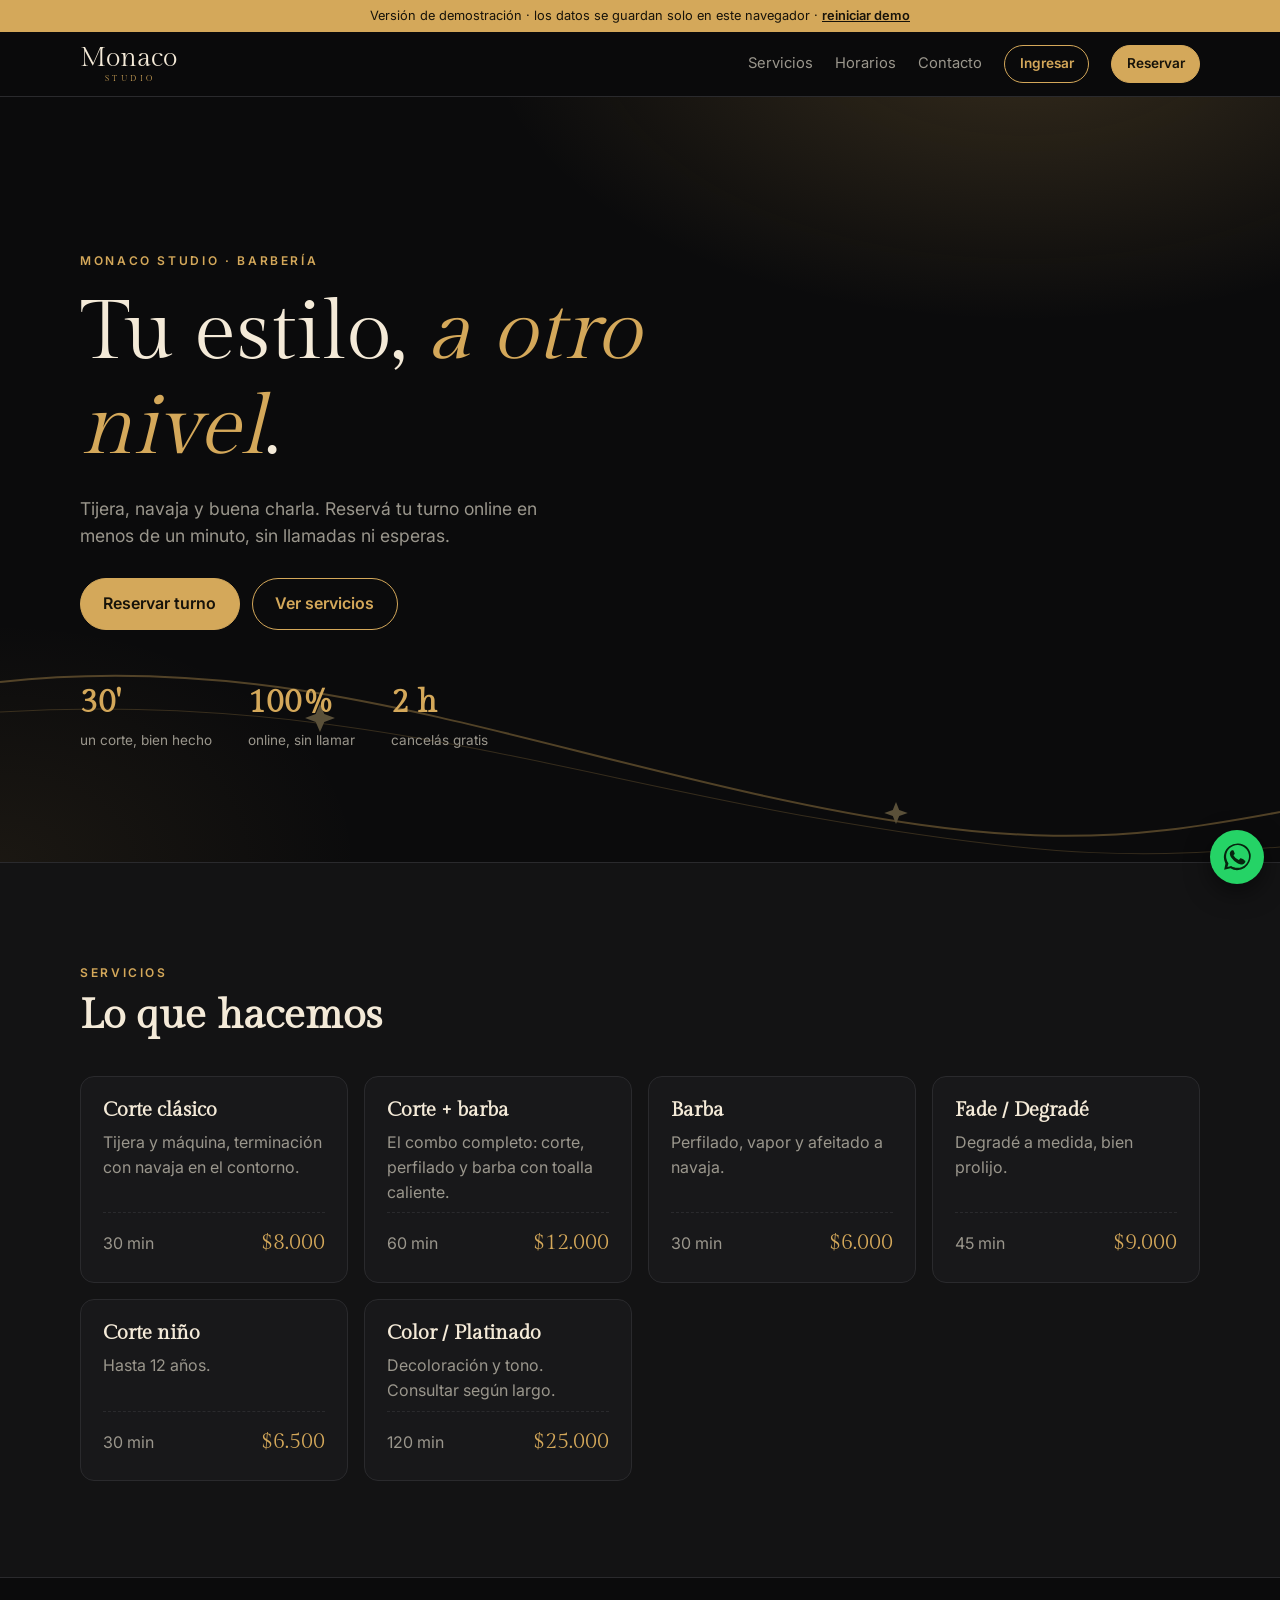
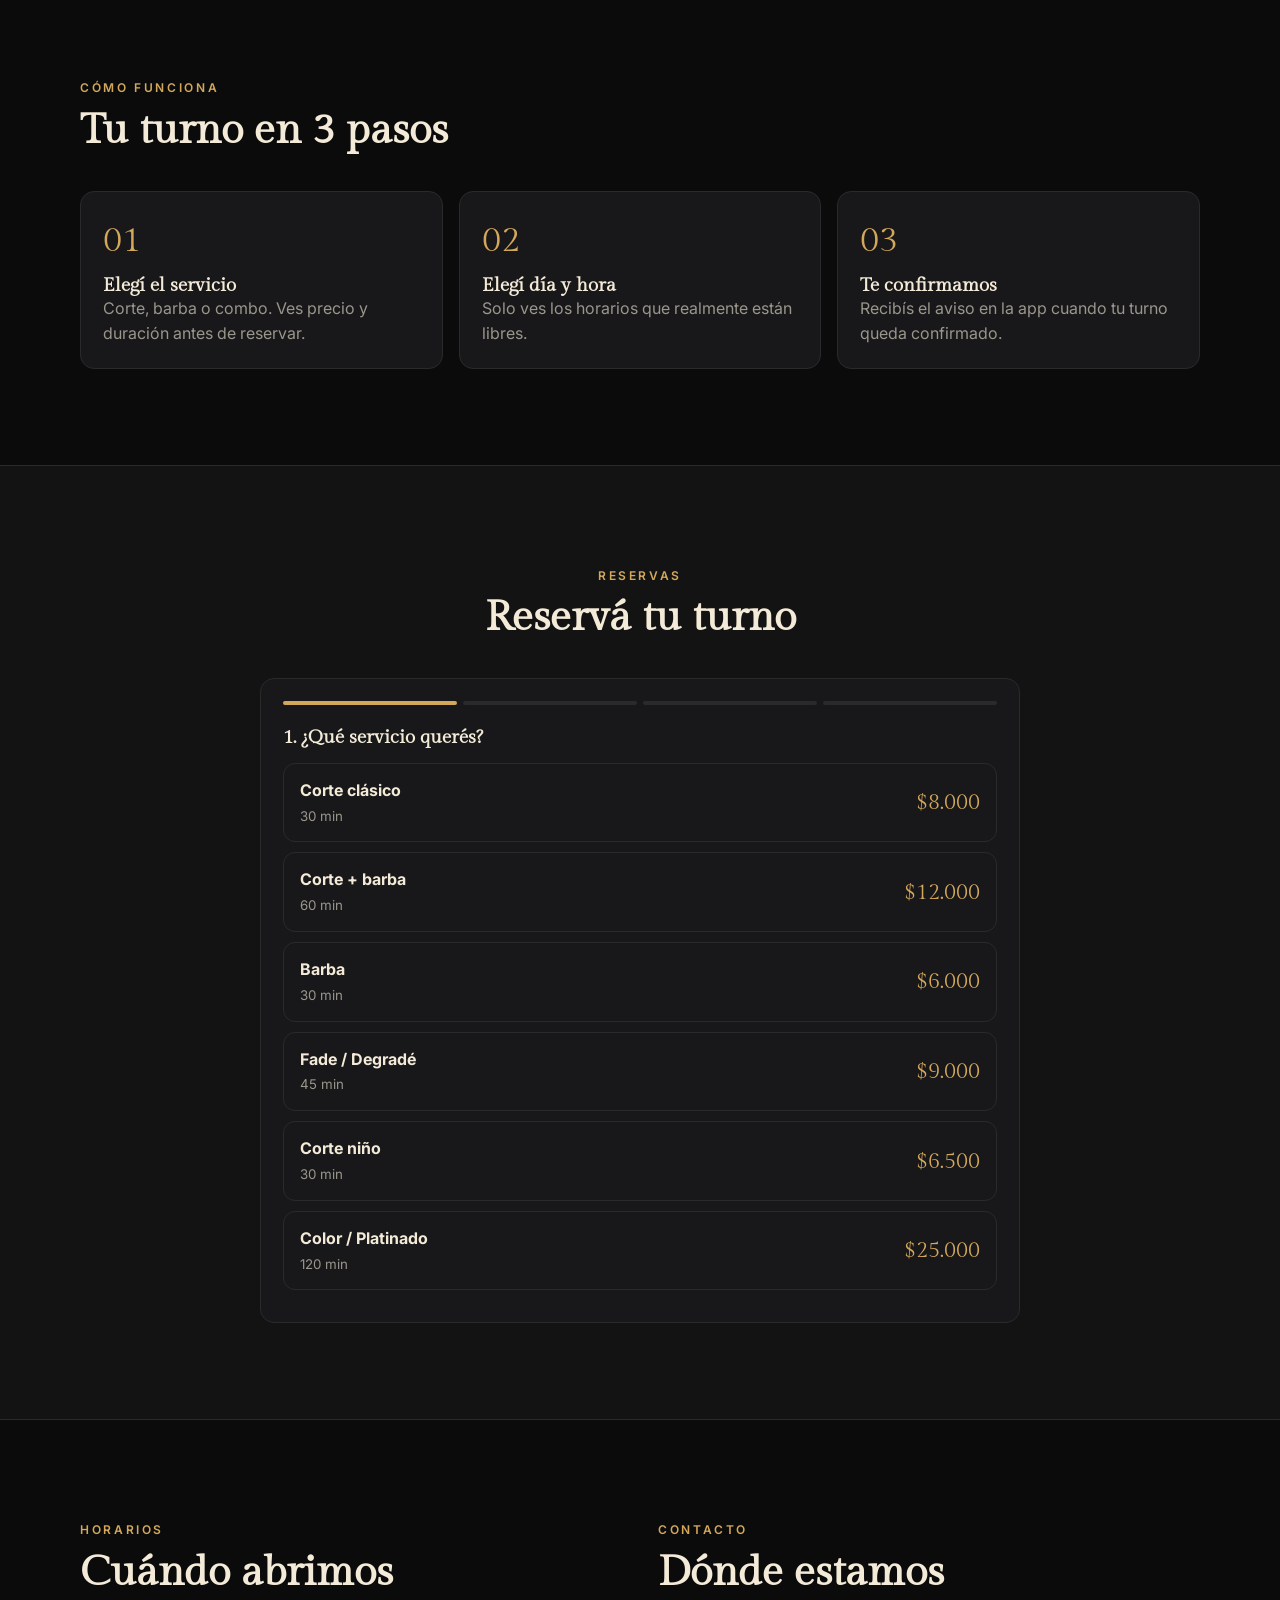
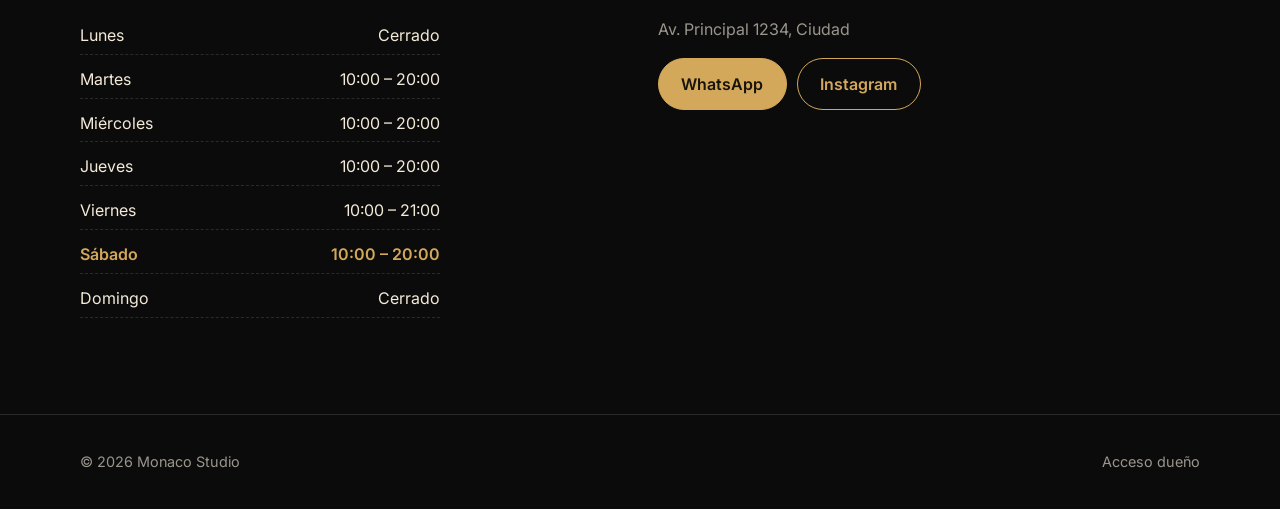
==== index.html @ 090e9d88 "Monaco Studio: web pública, reservas, panel de cliente y panel del dueño (demo) Co-Authored-By: Clau" ====
<!doctype html>
<html lang="es">
<head>
<meta charset="utf-8">
<meta name="viewport" content="width=device-width,initial-scale=1">
<title>Monaco Studio · Reservá tu turno online</title>
<meta name="description" content="Monaco Studio: cortes clásicos, fade y barba a navaja. Reservá tu turno online en menos de un minuto.">
<meta name="theme-color" content="#0b0b0c">
<link rel="manifest" href="manifest.json">
<link rel="icon" href="icon.svg" type="image/svg+xml">
<link rel="preconnect" href="https://fonts.googleapis.com"><link rel="preconnect" href="https://fonts.gstatic.com" crossorigin>
<link href="https://fonts.googleapis.com/css2?family=Inter:wght@400;500;600&family=Gilda+Display&family=Playfair+Display:ital,wght@0,700;1,700&display=swap" rel="stylesheet">
<link rel="stylesheet" href="css/styles.css">
</head>
<body>
<main>
  <section class="hero">
    <div class="wrap">
      <span class="eyebrow">Monaco Studio · barbería</span>
      <h1 id="h1">Tu estilo, <em>a otro nivel</em>.</h1>
      <p class="lead">Tijera, navaja y buena charla. Reservá tu turno online en menos de un minuto, sin llamadas ni esperas.</p>
      <div class="cta"><a class="btn" href="#reservar">Reservar turno</a><a class="btn ghost" href="#servicios">Ver servicios</a></div>
      <div class="stats"><div><b>30'</b><span>un corte, bien hecho</span></div><div><b>100%</b><span>online, sin llamar</span></div><div><b>2 h</b><span>cancelás gratis</span></div></div>
    </div>
    <svg class="swoosh" viewBox="0 0 1200 220" preserveAspectRatio="none" aria-hidden="true"><path d="M0 40C250 10 450 90 700 150S1050 200 1200 170" fill="none" stroke="#d4a85a" stroke-width="2"/><path d="M0 70C300 50 520 130 760 175S1080 215 1200 205" fill="none" stroke="#d4a85a" stroke-width="1" opacity=".6"/><g fill="#ecd08e"><path d="M300 62l4 10 10 4-10 4-4 10-4-10-10-4 10-4z"/><path d="M840 160l3 8 8 3-8 3-3 8-3-8-8-3 8-3z"/></g></svg>
    <svg class="pole" style="display:none" viewBox="0 0 60 300" aria-hidden="true"><defs><clipPath id="pc"><rect x="8" y="14" width="44" height="272" rx="22"/></clipPath>
      <pattern id="pp" width="60" height="60" patternUnits="userSpaceOnUse" patternTransform="rotate(-35)"><rect width="60" height="20" fill="#d4a85a"/><rect y="20" width="60" height="20" fill="#f2efe8"/><rect y="40" width="60" height="20" fill="#2a2a2d"/></pattern></defs>
      <g clip-path="url(#pc)"><rect width="60" height="300" fill="url(#pp)"/></g><rect x="8" y="14" width="44" height="272" rx="22" fill="none" stroke="#d4a85a" stroke-width="2"/><circle cx="30" cy="8" r="8" fill="#d4a85a"/><circle cx="30" cy="292" r="8" fill="#d4a85a"/></svg>
  </section>

  <section id="servicios" class="alt"><div class="wrap">
    <div class="sec-head"><span class="eyebrow">Servicios</span><h2>Lo que hacemos</h2></div>
    <div class="grid" id="svcGrid" aria-live="polite"></div>
  </div></section>

  <section id="como"><div class="wrap">
    <div class="sec-head"><span class="eyebrow">Cómo funciona</span><h2>Tu turno en 3 pasos</h2></div>
    <div class="steps">
      <div class="card"><h3>Elegí el servicio</h3><p class="muted">Corte, barba o combo. Ves precio y duración antes de reservar.</p></div>
      <div class="card"><h3>Elegí día y hora</h3><p class="muted">Solo ves los horarios que realmente están libres.</p></div>
      <div class="card"><h3>Te confirmamos</h3><p class="muted">Recibís el aviso en la app cuando tu turno queda confirmado.</p></div>
    </div>
  </div></section>

  <section id="reservar" class="alt"><div class="wrap">
    <div class="sec-head" style="text-align:center"><span class="eyebrow">Reservas</span><h2>Reservá tu turno</h2></div>
    <div class="wizard card" id="wiz"></div>
  </div></section>

  <section id="horarios"><div class="wrap contact">
    <div><span class="eyebrow">Horarios</span><h2 style="margin:8px 0 20px">Cuándo abrimos</h2><div class="hours" id="hours"></div></div>
    <div id="contacto"><span class="eyebrow">Contacto</span><h2 style="margin:8px 0 20px">Dónde estamos</h2>
      <p id="addr" class="muted" style="margin-bottom:16px"></p>
      <div style="display:flex;gap:10px;flex-wrap:wrap"><a class="btn" id="waBtn" target="_blank" rel="noopener">WhatsApp</a><a class="btn ghost" id="igBtn" target="_blank" rel="noopener">Instagram</a></div>
    </div>
  </div></section>
</main>
<footer><div class="wrap"><span id="ft"></span><a href="admin.html">Acceso dueño</a></div></footer>

<script src="js/data.js"></script>
<script src="js/shared.js"></script>
<script src="js/home.js"></script>
</body>
</html>
---- css/styles.css ----
:root{
  --bg:#0b0b0c; --bg2:#131314; --card:#18181a; --line:#2a2a2d;
  --text:#f4ead8; --muted:#9a968c; --gold:#d4a85a; --gold2:#ecd08e; --on-gold:#17130a;
  --ok:#5fb37c; --warn:#e0a63c; --bad:#d9625a; --radius:14px;
  --serif:'Gilda Display','Playfair Display',Georgia,serif; --sans:'Inter',system-ui,-apple-system,sans-serif;
}
*{box-sizing:border-box;margin:0}
html{scroll-behavior:smooth}
body{background:var(--bg);color:var(--text);font:16px/1.55 var(--sans);-webkit-font-smoothing:antialiased}
a{color:inherit;text-decoration:none}
img,svg{max-width:100%}
button,input,select,textarea{font:inherit;color:inherit}
.wrap{width:min(1120px,100% - 32px);margin-inline:auto}
h1,h2,h3{font-family:var(--serif);font-weight:700;line-height:1.15}
h2{font-size:clamp(1.8rem,4vw,2.6rem)}
.eyebrow{color:var(--gold);letter-spacing:.22em;text-transform:uppercase;font-size:.75rem;font-weight:600}
.muted{color:var(--muted)}
.btn{display:inline-flex;align-items:center;justify-content:center;gap:.5rem;padding:.8rem 1.4rem;border-radius:999px;border:1px solid var(--gold);background:var(--gold);color:var(--on-gold);font-weight:600;cursor:pointer;transition:.2s}
.btn:hover{background:var(--gold2);border-color:var(--gold2)}
.btn.ghost{background:transparent;color:var(--gold)}
.btn.ghost:hover{background:rgba(212,168,90,.12)}
.btn.sm{padding:.45rem .9rem;font-size:.85rem}
.btn.danger{background:transparent;border-color:var(--bad);color:var(--bad)}
.btn[disabled]{opacity:.45;cursor:not-allowed}
:focus-visible{outline:2px solid var(--gold2);outline-offset:2px}

/* nav */
.nav{position:sticky;top:0;z-index:50;background:rgba(11,11,12,.85);backdrop-filter:blur(10px);border-bottom:1px solid var(--line)}
.nav .wrap{display:flex;align-items:center;justify-content:space-between;height:64px;gap:16px}
.logo{font-family:var(--serif);font-size:1.5rem;letter-spacing:.18em;font-weight:700}
.logo b{color:var(--gold)}
.nav nav{display:flex;gap:22px;align-items:center}
.nav nav a.link{color:var(--muted);font-size:.92rem}
.nav nav a.link:hover{color:var(--text)}
@media(max-width:720px){.nav nav a.link{display:none}}

/* hero */
.hero{position:relative;padding:clamp(72px,14vw,150px) 0 clamp(64px,10vw,110px);overflow:hidden;
  background:radial-gradient(900px 500px at 80% -10%,rgba(212,168,90,.22),transparent 60%),radial-gradient(600px 400px at 0% 100%,rgba(212,168,90,.08),transparent 60%)}
.hero h1{font-size:clamp(2.6rem,8vw,5.2rem);max-width:14ch;margin:14px 0 18px}
.hero h1 em{color:var(--gold);font-style:italic}
.hero p.lead{max-width:46ch;color:var(--muted);font-size:1.1rem;margin-bottom:28px}
.hero .cta{display:flex;gap:12px;flex-wrap:wrap}
.hero .pole{position:absolute;right:6%;top:50%;transform:translateY(-50%);width:clamp(70px,12vw,130px);height:70%;opacity:.9;display:none}
@media(min-width:900px){.hero .pole{display:block}}
.stats{display:flex;gap:36px;margin-top:48px;flex-wrap:wrap}
.stats b{font-family:var(--serif);font-size:2rem;color:var(--gold);display:block}
.stats span{color:var(--muted);font-size:.85rem}

section{padding:clamp(56px,9vw,96px) 0}
.sec-head{margin-bottom:36px}
.sec-head h2{margin-top:8px}
.grid{display:grid;gap:16px;grid-template-columns:repeat(auto-fill,minmax(260px,1fr))}
.card{background:var(--card);border:1px solid var(--line);border-radius:var(--radius);padding:22px}
.svc{display:flex;flex-direction:column;gap:8px;transition:.2s}
.svc:hover{border-color:var(--gold);transform:translateY(-3px)}
.svc h3{font-size:1.25rem}
.svc .meta{margin-top:auto;display:flex;justify-content:space-between;align-items:baseline;padding-top:12px;border-top:1px dashed var(--line)}
.price{font-family:var(--serif);font-size:1.4rem;color:var(--gold)}
.alt{background:var(--bg2);border-block:1px solid var(--line)}
.steps{counter-reset:s;display:grid;gap:16px;grid-template-columns:repeat(auto-fit,minmax(220px,1fr))}
.steps .card::before{counter-increment:s;content:"0" counter(s);font-family:var(--serif);font-size:2.2rem;color:var(--gold);display:block;margin-bottom:6px}
.hours{display:grid;gap:6px;max-width:360px}
.hours div{display:flex;justify-content:space-between;border-bottom:1px dashed var(--line);padding:6px 0}
.hours .today{color:var(--gold);font-weight:600}
.contact{display:grid;gap:36px;grid-template-columns:repeat(auto-fit,minmax(280px,1fr))}
footer{padding:36px 0;border-top:1px solid var(--line);color:var(--muted);font-size:.9rem}
footer .wrap{display:flex;justify-content:space-between;gap:12px;flex-wrap:wrap}
.wa-float{position:fixed;right:16px;bottom:16px;z-index:40;background:#25d366;color:#07240f;width:54px;height:54px;border-radius:50%;display:grid;place-items:center;box-shadow:0 8px 24px rgba(0,0,0,.5)}

/* booking wizard */
.wizard{max-width:760px;margin-inline:auto}
.progress{display:flex;gap:6px;margin-bottom:22px}
.progress i{flex:1;height:4px;border-radius:4px;background:var(--line)}
.progress i.on{background:var(--gold)}
.opt{display:flex;justify-content:space-between;align-items:center;gap:12px;width:100%;text-align:left;background:var(--card);border:1px solid var(--line);border-radius:12px;padding:14px 16px;cursor:pointer;margin-bottom:10px;transition:.15s}
.opt:hover,.opt.sel{border-color:var(--gold);background:rgba(212,168,90,.08)}
.days{display:flex;gap:8px;overflow-x:auto;padding-bottom:8px;scroll-snap-type:x mandatory}
.day{flex:0 0 66px;scroll-snap-align:start;text-align:center;background:var(--card);border:1px solid var(--line);border-radius:12px;padding:10px 0;cursor:pointer}
.day small{display:block;color:var(--muted);text-transform:uppercase;font-size:.7rem;letter-spacing:.1em}
.day b{font-size:1.3rem;font-family:var(--serif)}
.day.sel{border-color:var(--gold);background:var(--gold);color:var(--on-gold)}
.day.sel small{color:var(--on-gold)}
.day[disabled]{opacity:.3;cursor:not-allowed}
.slots{display:grid;grid-template-columns:repeat(auto-fill,minmax(84px,1fr));gap:8px;margin-top:16px}
.slot{padding:10px 0;text-align:center;border:1px solid var(--line);border-radius:10px;background:var(--card);cursor:pointer}
.slot.sel{background:var(--gold);color:var(--on-gold);border-color:var(--gold)}
.slot[disabled]{opacity:.3;text-decoration:line-through;cursor:not-allowed}
.summary{display:grid;gap:8px}
.summary div{display:flex;justify-content:space-between;border-bottom:1px dashed var(--line);padding:6px 0}

/* forms */
label{display:block;font-size:.85rem;color:var(--muted);margin-bottom:4px}
input,select,textarea{width:100%;background:var(--bg2);border:1px solid var(--line);border-radius:10px;padding:.7rem .85rem}
input:focus,select:focus,textarea:focus{outline:none;border-color:var(--gold)}
.field{margin-bottom:14px}
.row2{display:grid;gap:12px;grid-template-columns:1fr 1fr}
@media(max-width:560px){.row2{grid-template-columns:1fr}}
.check{display:flex;gap:10px;align-items:center;color:var(--text);font-size:.95rem}
.check input{width:auto}

/* modal + toast */
.modal{position:fixed;inset:0;background:rgba(0,0,0,.7);display:none;place-items:center;z-index:100;padding:16px}
.modal.open{display:grid}
.modal .box{background:var(--card);border:1px solid var(--line);border-radius:18px;padding:26px;width:min(440px,100%);max-height:90vh;overflow:auto}
.tabs2{display:flex;gap:4px;margin-bottom:18px;border-bottom:1px solid var(--line)}
.tabs2 button{background:none;border:0;padding:10px 14px;color:var(--muted);cursor:pointer;border-bottom:2px solid transparent;margin-bottom:-1px}
.tabs2 button.on{color:var(--gold);border-color:var(--gold)}
#toast{position:fixed;left:50%;bottom:24px;transform:translateX(-50%) translateY(20px);background:var(--text);color:#111;padding:.7rem 1.2rem;border-radius:999px;opacity:0;pointer-events:none;transition:.25s;z-index:200;max-width:90vw;text-align:center}
#toast.show{opacity:1;transform:translateX(-50%)}
#toast.err{background:var(--bad);color:#fff}
.err-msg{color:var(--bad);font-size:.88rem;min-height:1.3em;margin:6px 0}

/* panel layouts (cuenta / admin) */
.panel{padding:28px 0 80px}
.panel h1{font-size:clamp(1.6rem,4vw,2.2rem);margin-bottom:4px}
.tabbar{display:flex;gap:6px;margin:22px 0;overflow-x:auto;border-bottom:1px solid var(--line)}
.tabbar button{background:none;border:0;padding:12px 16px;color:var(--muted);cursor:pointer;white-space:nowrap;border-bottom:2px solid transparent;margin-bottom:-1px;position:relative}
.tabbar button.on{color:var(--gold);border-color:var(--gold)}
.badge{background:var(--gold);color:var(--on-gold);font-size:.7rem;border-radius:99px;padding:1px 7px;margin-left:6px;font-weight:700}
.item{display:flex;gap:14px;align-items:center;justify-content:space-between;flex-wrap:wrap;background:var(--card);border:1px solid var(--line);border-radius:12px;padding:14px 16px;margin-bottom:10px}
.item .when{font-family:var(--serif);font-size:1.15rem}
.item .actions{display:flex;gap:6px;flex-wrap:wrap}
.pill{display:inline-block;font-size:.72rem;padding:2px 10px;border-radius:99px;border:1px solid currentColor;text-transform:uppercase;letter-spacing:.08em}
.pill.pending{color:var(--warn)}.pill.confirmed{color:var(--ok)}.pill.cancelled{color:var(--bad)}.pill.completed{color:var(--muted)}.pill.noshow{color:var(--bad)}
.empty{text-align:center;color:var(--muted);padding:40px 0;border:1px dashed var(--line);border-radius:12px}
.kpis{display:grid;gap:12px;grid-template-columns:repeat(auto-fit,minmax(150px,1fr));margin-bottom:22px}
.kpis .card b{font-family:var(--serif);font-size:1.9rem;color:var(--gold);display:block}
.notice.unread{border-left:3px solid var(--gold)}
table{width:100%;border-collapse:collapse;font-size:.92rem}
th,td{text-align:left;padding:10px 8px;border-bottom:1px solid var(--line)}
th{color:var(--muted);font-weight:500;font-size:.8rem;text-transform:uppercase;letter-spacing:.08em}
.tablewrap{overflow-x:auto}
.demo-bar{background:var(--gold);color:var(--on-gold);font-size:.8rem;text-align:center;padding:6px 12px}
.demo-bar a{text-decoration:underline;font-weight:600}

/* wordmark Monaco Studio */
.logo{display:flex;flex-direction:column;line-height:1;letter-spacing:0;font-weight:400;align-items:center}
.logo .m{font-family:var(--serif);font-size:1.7rem;color:var(--text)}
.logo .s{font-size:.52rem;letter-spacing:.42em;color:var(--gold);margin-top:3px;text-indent:.42em}
.hero .swoosh{position:absolute;inset:auto 0 8% 0;width:100%;height:220px;opacity:.55;pointer-events:none}
.hero h1{font-weight:400}
.hero .wrap{position:relative;z-index:1}.hero .swoosh{opacity:.35;bottom:0}
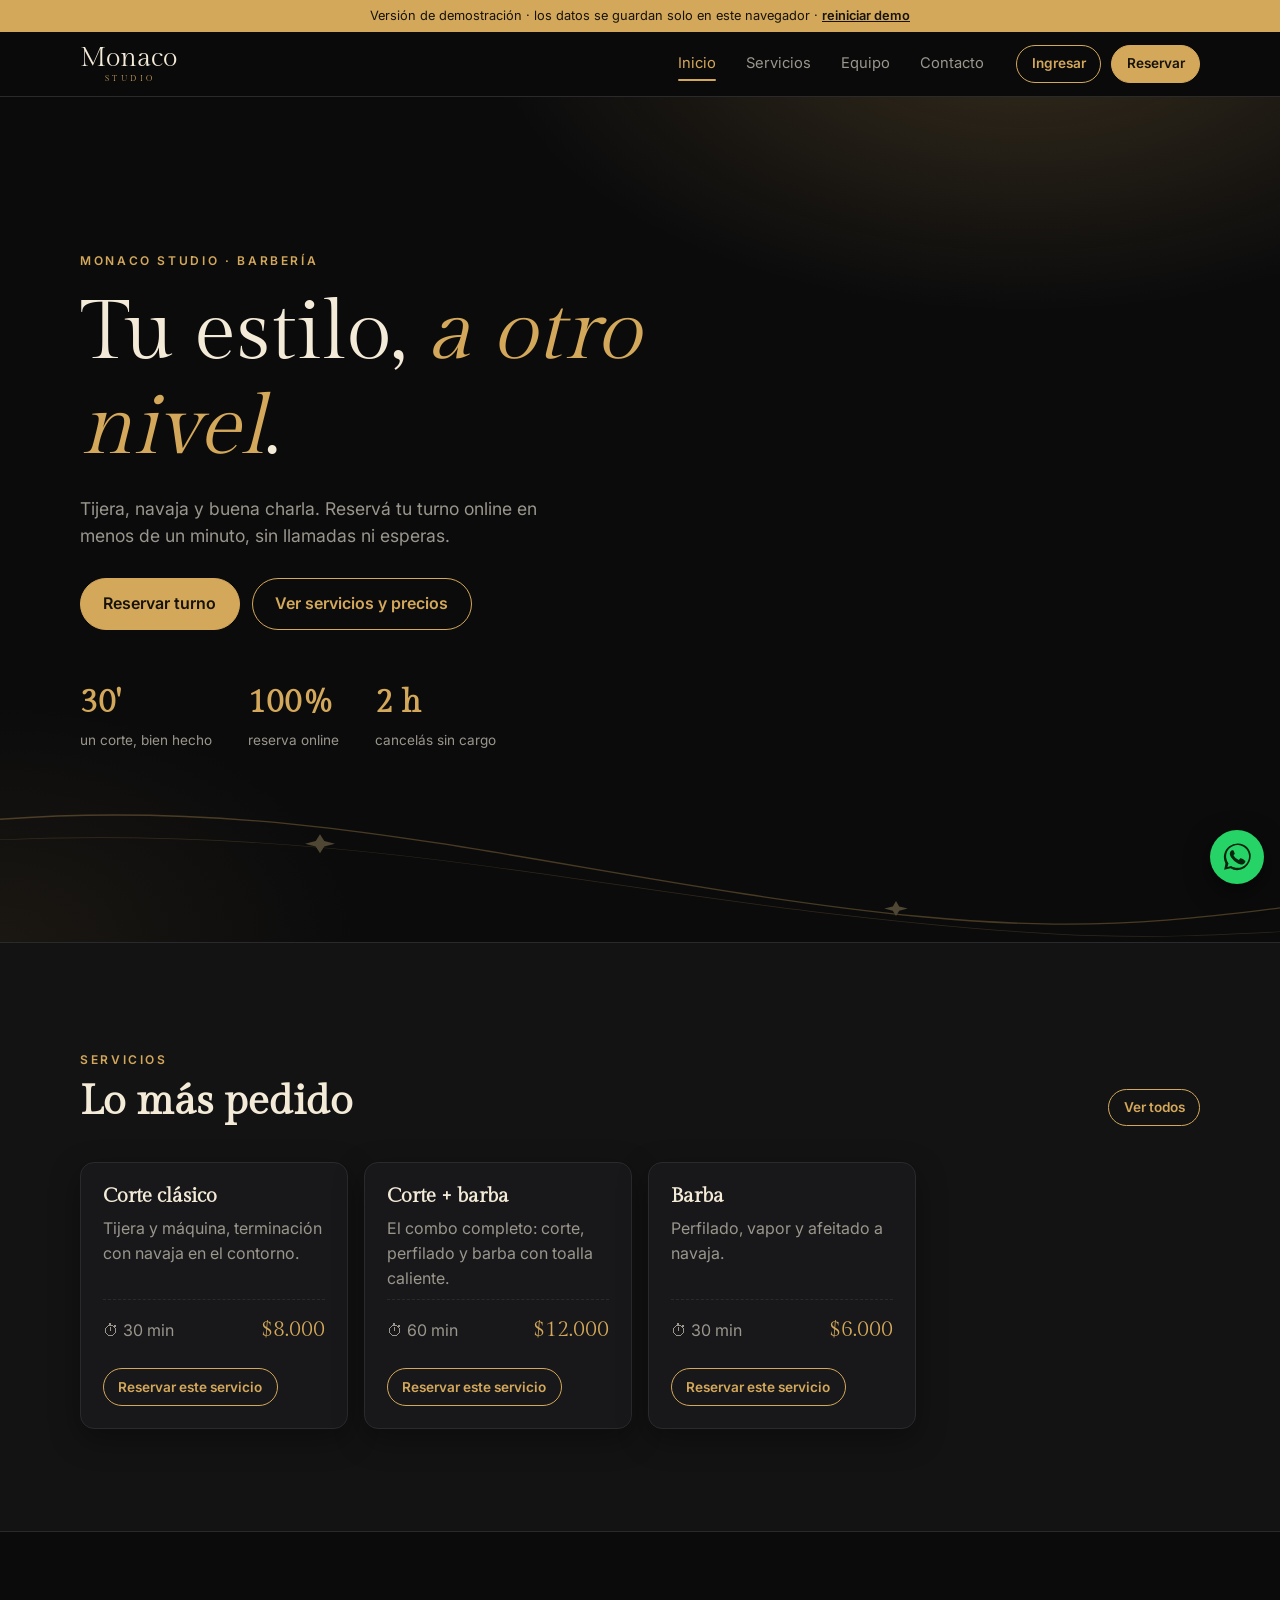
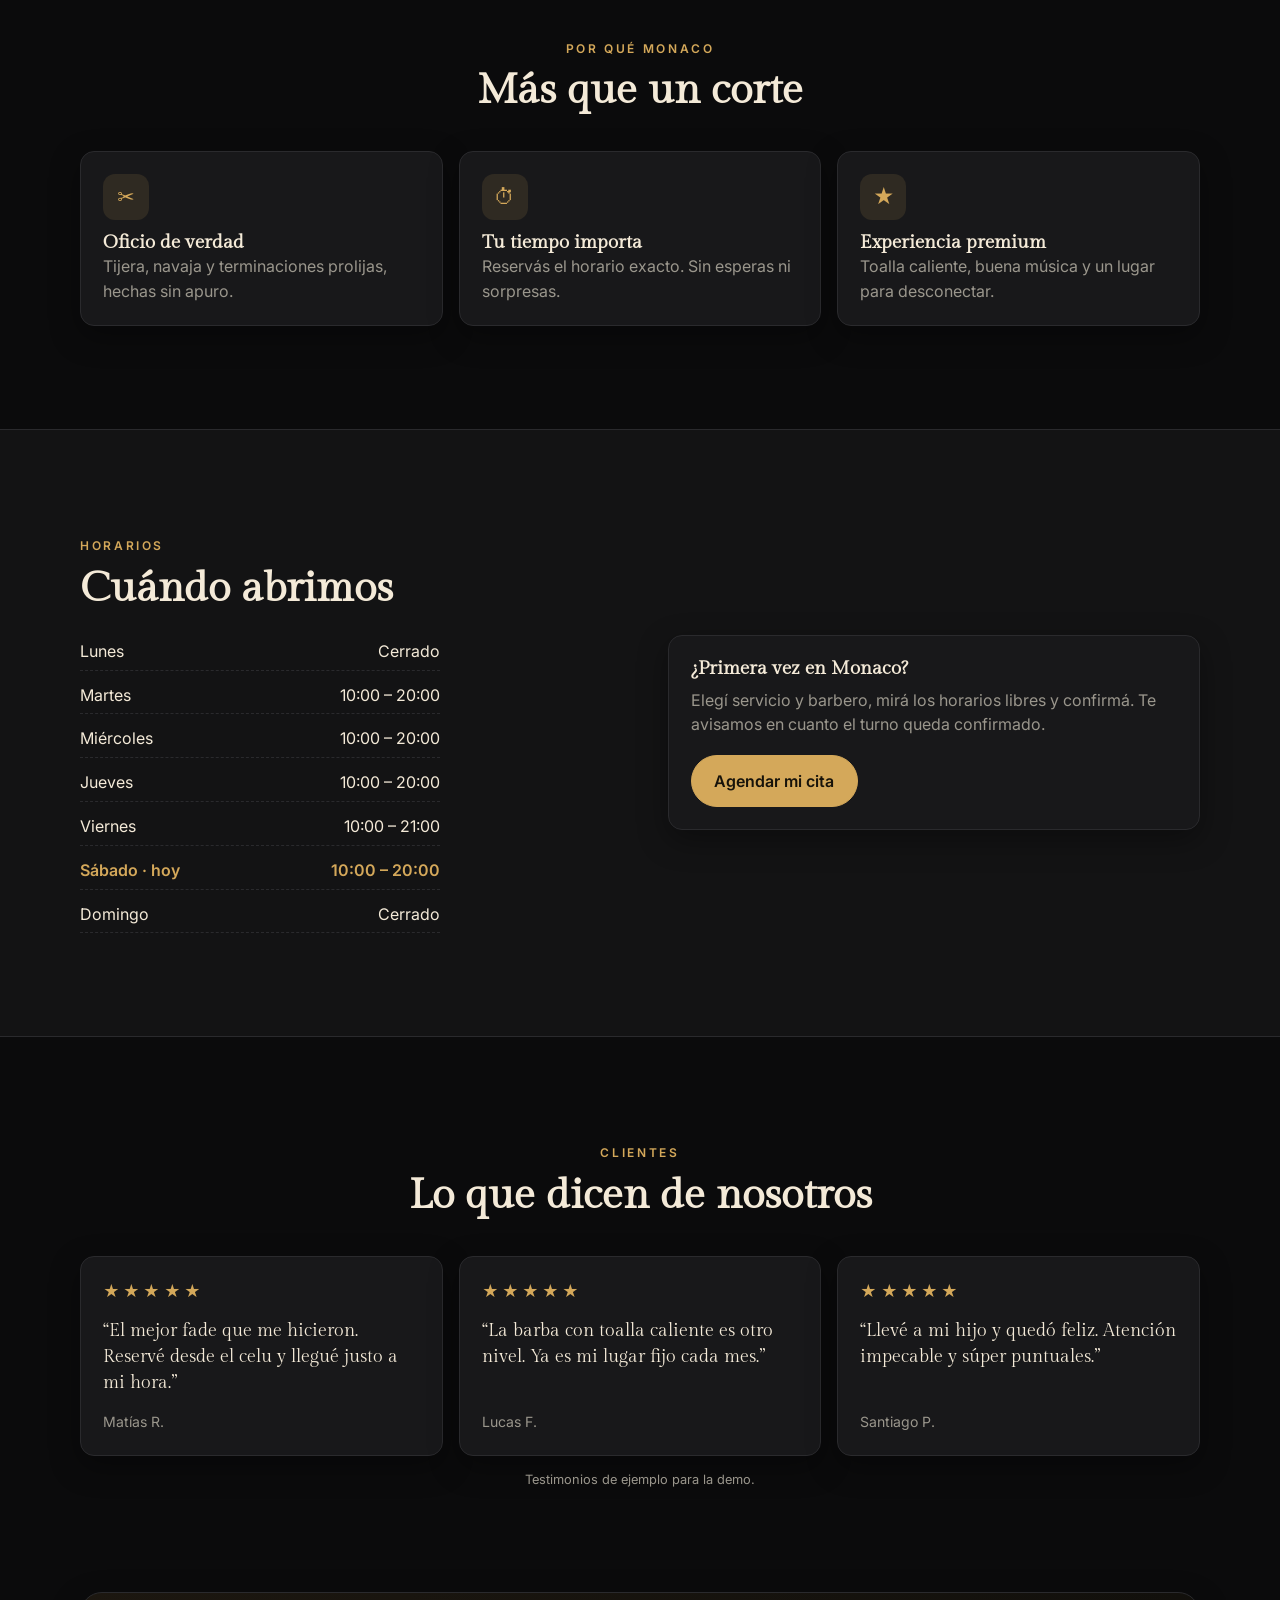
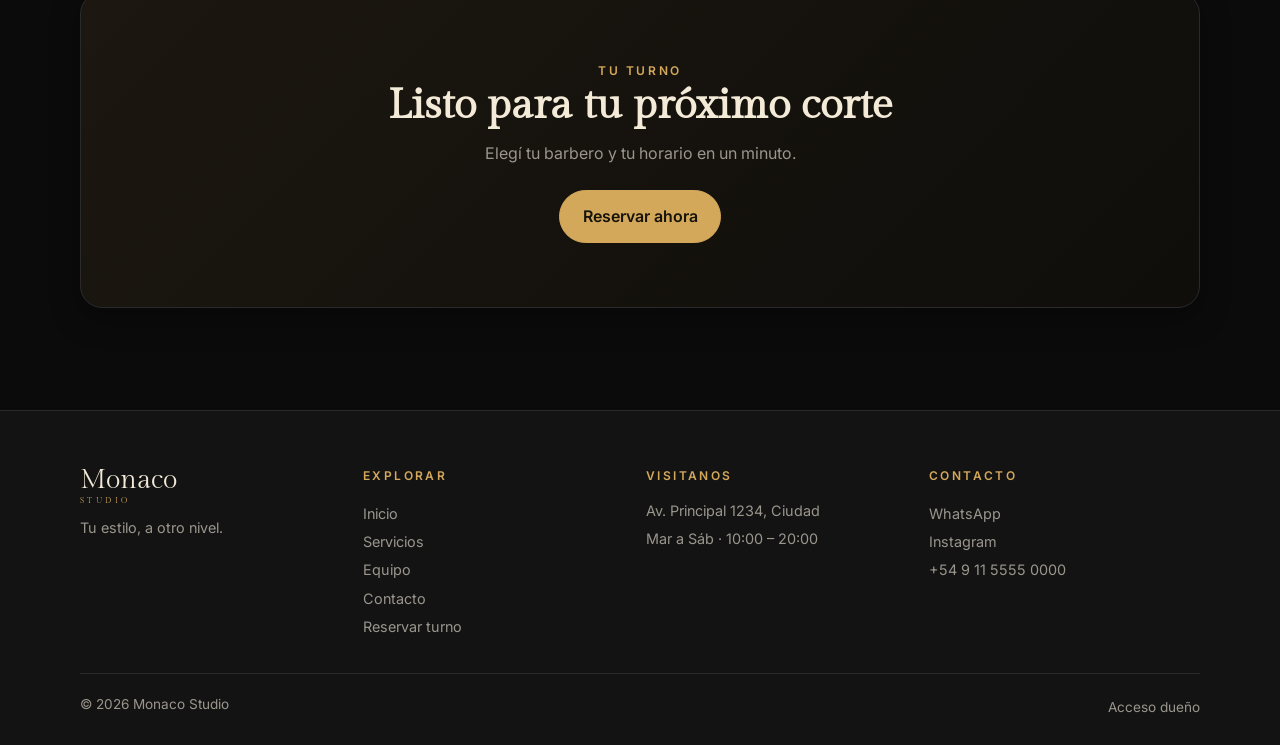
==== commit e0ccdd57: "Rediseño multipágina: inicio, servicios, citas (4 pasos con barbero), equipo y contacto Header/foote" ====
--- a/index.html
+++ b/index.html
@@ -3,60 +3,61 @@
 <head>
 <meta charset="utf-8">
 <meta name="viewport" content="width=device-width,initial-scale=1">
-<title>Monaco Studio · Reservá tu turno online</title>
-<meta name="description" content="Monaco Studio: cortes clásicos, fade y barba a navaja. Reservá tu turno online en menos de un minuto.">
+<title>Monaco Studio · Barbería y reservas online</title>
+<meta name="description" content="Monaco Studio: cortes, fade y barba a navaja. Reservá tu turno online en menos de un minuto.">
 <meta name="theme-color" content="#0b0b0c">
 <link rel="manifest" href="manifest.json">
 <link rel="icon" href="icon.svg" type="image/svg+xml">
 <link rel="preconnect" href="https://fonts.googleapis.com"><link rel="preconnect" href="https://fonts.gstatic.com" crossorigin>
-<link href="https://fonts.googleapis.com/css2?family=Inter:wght@400;500;600&family=Gilda+Display&family=Playfair+Display:ital,wght@0,700;1,700&display=swap" rel="stylesheet">
+<link href="https://fonts.googleapis.com/css2?family=Gilda+Display&family=Inter:wght@400;500;600&family=Playfair+Display:ital,wght@0,700;1,700&display=swap" rel="stylesheet">
 <link rel="stylesheet" href="css/styles.css">
 </head>
 <body>
-<main>
+<main id="main">
+
   <section class="hero">
     <div class="wrap">
       <span class="eyebrow">Monaco Studio · barbería</span>
-      <h1 id="h1">Tu estilo, <em>a otro nivel</em>.</h1>
+      <h1>Tu estilo, <em>a otro nivel</em>.</h1>
       <p class="lead">Tijera, navaja y buena charla. Reservá tu turno online en menos de un minuto, sin llamadas ni esperas.</p>
-      <div class="cta"><a class="btn" href="#reservar">Reservar turno</a><a class="btn ghost" href="#servicios">Ver servicios</a></div>
-      <div class="stats"><div><b>30'</b><span>un corte, bien hecho</span></div><div><b>100%</b><span>online, sin llamar</span></div><div><b>2 h</b><span>cancelás gratis</span></div></div>
+      <div class="cta"><a class="btn" href="citas.html">Reservar turno</a><a class="btn ghost" href="servicios.html">Ver servicios y precios</a></div>
+      <div class="stats"><div><b>30'</b><span>un corte, bien hecho</span></div><div><b>100%</b><span>reserva online</span></div><div><b>2 h</b><span>cancelás sin cargo</span></div></div>
     </div>
     <svg class="swoosh" viewBox="0 0 1200 220" preserveAspectRatio="none" aria-hidden="true"><path d="M0 40C250 10 450 90 700 150S1050 200 1200 170" fill="none" stroke="#d4a85a" stroke-width="2"/><path d="M0 70C300 50 520 130 760 175S1080 215 1200 205" fill="none" stroke="#d4a85a" stroke-width="1" opacity=".6"/><g fill="#ecd08e"><path d="M300 62l4 10 10 4-10 4-4 10-4-10-10-4 10-4z"/><path d="M840 160l3 8 8 3-8 3-3 8-3-8-8-3 8-3z"/></g></svg>
-    <svg class="pole" style="display:none" viewBox="0 0 60 300" aria-hidden="true"><defs><clipPath id="pc"><rect x="8" y="14" width="44" height="272" rx="22"/></clipPath>
-      <pattern id="pp" width="60" height="60" patternUnits="userSpaceOnUse" patternTransform="rotate(-35)"><rect width="60" height="20" fill="#d4a85a"/><rect y="20" width="60" height="20" fill="#f2efe8"/><rect y="40" width="60" height="20" fill="#2a2a2d"/></pattern></defs>
-      <g clip-path="url(#pc)"><rect width="60" height="300" fill="url(#pp)"/></g><rect x="8" y="14" width="44" height="272" rx="22" fill="none" stroke="#d4a85a" stroke-width="2"/><circle cx="30" cy="8" r="8" fill="#d4a85a"/><circle cx="30" cy="292" r="8" fill="#d4a85a"/></svg>
   </section>
 
-  <section id="servicios" class="alt"><div class="wrap">
-    <div class="sec-head"><span class="eyebrow">Servicios</span><h2>Lo que hacemos</h2></div>
+  <section class="alt"><div class="wrap">
+    <div class="sec-head" style="display:flex;justify-content:space-between;align-items:end;gap:16px;flex-wrap:wrap"><div><span class="eyebrow">Servicios</span><h2>Lo más pedido</h2></div><a class="btn ghost sm" href="servicios.html">Ver todos</a></div>
     <div class="grid" id="svcGrid" aria-live="polite"></div>
   </div></section>
 
-  <section id="como"><div class="wrap">
-    <div class="sec-head"><span class="eyebrow">Cómo funciona</span><h2>Tu turno en 3 pasos</h2></div>
-    <div class="steps">
-      <div class="card"><h3>Elegí el servicio</h3><p class="muted">Corte, barba o combo. Ves precio y duración antes de reservar.</p></div>
-      <div class="card"><h3>Elegí día y hora</h3><p class="muted">Solo ves los horarios que realmente están libres.</p></div>
-      <div class="card"><h3>Te confirmamos</h3><p class="muted">Recibís el aviso en la app cuando tu turno queda confirmado.</p></div>
+  <section><div class="wrap">
+    <div class="sec-head center"><span class="eyebrow">Por qué Monaco</span><h2>Más que un corte</h2></div>
+    <div class="feat">
+      <div class="card"><div class="ic">✂</div><h3>Oficio de verdad</h3><p class="muted">Tijera, navaja y terminaciones prolijas, hechas sin apuro.</p></div>
+      <div class="card"><div class="ic">⏱</div><h3>Tu tiempo importa</h3><p class="muted">Reservás el horario exacto. Sin esperas ni sorpresas.</p></div>
+      <div class="card"><div class="ic">★</div><h3>Experiencia premium</h3><p class="muted">Toalla caliente, buena música y un lugar para desconectar.</p></div>
     </div>
   </div></section>
 
-  <section id="reservar" class="alt"><div class="wrap">
-    <div class="sec-head" style="text-align:center"><span class="eyebrow">Reservas</span><h2>Reservá tu turno</h2></div>
-    <div class="wizard card" id="wiz"></div>
+  <section class="alt"><div class="wrap split">
+    <div><span class="eyebrow">Horarios</span><h2 style="margin:8px 0 20px">Cuándo abrimos</h2><div class="hours" id="hours"></div></div>
+    <div class="card"><h3 style="margin-bottom:8px">¿Primera vez en Monaco?</h3><p class="muted" style="margin-bottom:18px">Elegí servicio y barbero, mirá los horarios libres y confirmá. Te avisamos en cuanto el turno queda confirmado.</p><a class="btn" href="citas.html">Agendar mi cita</a></div>
   </div></section>
 
-  <section id="horarios"><div class="wrap contact">
-    <div><span class="eyebrow">Horarios</span><h2 style="margin:8px 0 20px">Cuándo abrimos</h2><div class="hours" id="hours"></div></div>
-    <div id="contacto"><span class="eyebrow">Contacto</span><h2 style="margin:8px 0 20px">Dónde estamos</h2>
-      <p id="addr" class="muted" style="margin-bottom:16px"></p>
-      <div style="display:flex;gap:10px;flex-wrap:wrap"><a class="btn" id="waBtn" target="_blank" rel="noopener">WhatsApp</a><a class="btn ghost" id="igBtn" target="_blank" rel="noopener">Instagram</a></div>
+  <section><div class="wrap">
+    <div class="sec-head center"><span class="eyebrow">Clientes</span><h2>Lo que dicen de nosotros</h2></div>
+    <div class="quotes">
+      <figure class="card quote"><div class="stars" aria-label="5 estrellas">★★★★★</div><p>“El mejor fade que me hicieron. Reservé desde el celu y llegué justo a mi hora.”</p><cite>Matías R.</cite></figure>
+      <figure class="card quote"><div class="stars" aria-label="5 estrellas">★★★★★</div><p>“La barba con toalla caliente es otro nivel. Ya es mi lugar fijo cada mes.”</p><cite>Lucas F.</cite></figure>
+      <figure class="card quote"><div class="stars" aria-label="5 estrellas">★★★★★</div><p>“Llevé a mi hijo y quedó feliz. Atención impecable y súper puntuales.”</p><cite>Santiago P.</cite></figure>
     </div>
+    <p class="muted center" style="margin-top:14px;font-size:.8rem">Testimonios de ejemplo para la demo.</p>
   </div></section>
+
+  <section style="padding-top:0"><div class="wrap"><div class="band"><span class="eyebrow">Tu turno</span><h2>Listo para tu próximo corte</h2><p>Elegí tu barbero y tu horario en un minuto.</p><a class="btn" href="citas.html">Reservar ahora</a></div></div></section>
+
 </main>
-<footer><div class="wrap"><span id="ft"></span><a href="admin.html">Acceso dueño</a></div></footer>
-
 <script src="js/data.js"></script>
 <script src="js/shared.js"></script>
 <script src="js/home.js"></script>
--- a/css/styles.css
+++ b/css/styles.css
@@ -32,7 +32,6 @@
 .nav nav{display:flex;gap:22px;align-items:center}
 .nav nav a.link{color:var(--muted);font-size:.92rem}
 .nav nav a.link:hover{color:var(--text)}
-@media(max-width:720px){.nav nav a.link{display:none}}
 
 /* hero */
 .hero{position:relative;padding:clamp(72px,14vw,150px) 0 clamp(64px,10vw,110px);overflow:hidden;
@@ -141,3 +140,90 @@
 .hero .swoosh{position:absolute;inset:auto 0 8% 0;width:100%;height:220px;opacity:.55;pointer-events:none}
 .hero h1{font-weight:400}
 .hero .wrap{position:relative;z-index:1}.hero .swoosh{opacity:.35;bottom:0}
+
+/* ===== v2: multipágina ===== */
+:root{--shadow:0 10px 30px rgba(0,0,0,.35);--sec:clamp(56px,8vw,104px)}
+section{padding:var(--sec) 0}
+.nav .wrap{position:relative}
+.nav nav{display:flex;gap:6px;align-items:center}
+.nav nav a.link{padding:8px 12px;border-radius:8px;position:relative}
+.nav nav a.link[aria-current=page]{color:var(--gold)}
+.nav nav a.link[aria-current=page]::after{content:"";position:absolute;left:12px;right:12px;bottom:2px;height:2px;background:var(--gold);border-radius:2px}
+.nav .navend{display:flex;gap:10px;align-items:center;margin-left:14px}
+.btn[aria-current=page]{box-shadow:0 0 0 3px rgba(212,168,90,.3)}
+.burger{display:none;background:none;border:1px solid var(--line);border-radius:10px;width:44px;height:44px;cursor:pointer;flex-direction:column;gap:5px;align-items:center;justify-content:center}
+.burger i{display:block;width:20px;height:2px;background:var(--text);transition:.25s}
+.nav.open .burger i:nth-child(1){transform:translateY(7px) rotate(45deg)}
+.nav.open .burger i:nth-child(2){opacity:0}
+.nav.open .burger i:nth-child(3){transform:translateY(-7px) rotate(-45deg)}
+@media(max-width:860px){
+  .burger{display:flex}
+  .nav nav{position:absolute;left:-16px;right:-16px;top:64px;flex-direction:column;align-items:stretch;gap:0;background:var(--bg2);border-bottom:1px solid var(--line);padding:8px 16px 18px;box-shadow:var(--shadow);transform:translateY(-8px);opacity:0;visibility:hidden;transition:.22s}
+  .nav.open nav{transform:none;opacity:1;visibility:visible}
+  .nav nav a.link{padding:14px 4px;border-bottom:1px solid var(--line);border-radius:0;font-size:1.05rem}
+  .nav nav a.link[aria-current=page]::after{display:none}
+  .nav .navend{margin:14px 0 0;flex-direction:column;align-items:stretch}
+  .nav .navend .btn{width:100%;padding:.9rem}
+}
+.page-hero{padding:clamp(48px,8vw,88px) 0 clamp(36px,5vw,56px);text-align:center;border-bottom:1px solid var(--line);
+  background:radial-gradient(700px 300px at 50% -20%,rgba(212,168,90,.18),transparent 70%)}
+.page-hero h1{font-size:clamp(2.2rem,6vw,3.8rem);margin:10px 0 12px;font-weight:400}
+.page-hero p{color:var(--muted);max-width:52ch;margin-inline:auto}
+.card{box-shadow:var(--shadow)}
+.split{display:grid;gap:clamp(24px,5vw,56px);grid-template-columns:repeat(auto-fit,minmax(300px,1fr));align-items:center}
+.center{text-align:center}.center .sec-head{margin-inline:auto}
+.band{background:linear-gradient(135deg,#1c1710,#0f0e0b);border:1px solid var(--line);border-radius:22px;padding:clamp(32px,6vw,64px);text-align:center;box-shadow:var(--shadow)}
+.band h2{margin-bottom:12px}.band p{color:var(--muted);margin-bottom:24px}
+.svc .btn{margin-top:14px;align-self:flex-start}
+.chip{display:inline-block;font-size:.75rem;padding:3px 10px;border-radius:99px;border:1px solid var(--line);color:var(--muted)}
+.quotes{display:grid;gap:16px;grid-template-columns:repeat(auto-fit,minmax(260px,1fr))}
+.quote{display:flex;flex-direction:column;gap:14px}
+.quote .stars{color:var(--gold);letter-spacing:.2em}
+.quote p{font-family:var(--serif);font-size:1.1rem;line-height:1.5}
+.quote cite{font-style:normal;color:var(--muted);font-size:.88rem;margin-top:auto}
+.feat{display:grid;gap:16px;grid-template-columns:repeat(auto-fit,minmax(220px,1fr))}
+.feat .ic{width:46px;height:46px;border-radius:12px;display:grid;place-items:center;background:rgba(212,168,90,.12);color:var(--gold);font-size:1.3rem;margin-bottom:12px}
+/* barberos */
+.team{display:grid;gap:18px;grid-template-columns:repeat(auto-fit,minmax(260px,1fr))}
+.barber{text-align:center}
+.avatar{width:96px;height:96px;border-radius:50%;margin:0 auto 14px;display:grid;place-items:center;font-family:var(--serif);font-size:2rem;color:var(--gold);border:1px solid var(--gold);background:radial-gradient(circle at 30% 20%,#2b2417,#111)}
+.barber .tags{display:flex;gap:6px;flex-wrap:wrap;justify-content:center;margin:12px 0 16px}
+.gallery{display:grid;gap:12px;grid-template-columns:repeat(auto-fit,minmax(200px,1fr))}
+.shot{aspect-ratio:4/5;border-radius:14px;border:1px solid var(--line);display:flex;align-items:flex-end;padding:14px;color:var(--muted);font-size:.85rem;background:linear-gradient(160deg,#241e12,#0e0d0b 70%);position:relative;overflow:hidden}
+.shot::before{content:"✂";position:absolute;top:14px;right:16px;font-size:1.4rem;color:var(--gold);opacity:.6}
+.shot:nth-child(2n){background:linear-gradient(200deg,#1b1b1e,#0e0d0b 70%)}
+.shot.wide{grid-column:span 2;aspect-ratio:auto;min-height:200px}
+@media(max-width:520px){.shot.wide{grid-column:auto;aspect-ratio:4/5}}
+/* contacto */
+.map{width:100%;height:100%;min-height:340px;border:1px solid var(--line);border-radius:var(--radius);filter:grayscale(1) invert(.92) contrast(.9)}
+.info-list{display:grid;gap:14px}
+.info-list a,.info-list div{display:flex;gap:14px;align-items:flex-start}
+.info-list .ic{flex:0 0 40px;height:40px;border-radius:10px;display:grid;place-items:center;background:rgba(212,168,90,.12);color:var(--gold)}
+details.faq{background:var(--card);border:1px solid var(--line);border-radius:12px;padding:0 18px;margin-bottom:10px}
+details.faq summary{cursor:pointer;padding:16px 0;font-weight:500;list-style:none;display:flex;justify-content:space-between;gap:12px}
+details.faq summary::after{content:"+";color:var(--gold);font-size:1.3rem;line-height:1}
+details.faq[open] summary::after{content:"–"}
+details.faq p{color:var(--muted);padding-bottom:16px}
+/* wizard citas */
+.stepper{display:flex;gap:6px;margin-bottom:26px;counter-reset:st}
+.stepper li{flex:1;list-style:none;text-align:center;font-size:.78rem;color:var(--muted);padding-top:34px;position:relative}
+.stepper li::before{counter-increment:st;content:counter(st);position:absolute;top:0;left:50%;transform:translateX(-50%);width:26px;height:26px;border-radius:50%;border:1px solid var(--line);display:grid;place-items:center;font-size:.8rem;background:var(--bg)}
+.stepper li.on{color:var(--text)}.stepper li.on::before{background:var(--gold);color:var(--on-gold);border-color:var(--gold)}
+.stepper li.done::before{content:"✓";border-color:var(--gold);color:var(--gold)}
+.book{display:grid;gap:24px;grid-template-columns:1fr;max-width:1000px;margin-inline:auto}
+@media(min-width:900px){.book{grid-template-columns:minmax(0,1.6fr) minmax(260px,1fr);align-items:start}.book aside{position:sticky;top:88px}}
+.opt .av{width:42px;height:42px;border-radius:50%;display:grid;place-items:center;border:1px solid var(--gold);color:var(--gold);font-family:var(--serif);flex:0 0 42px}
+.opt .l{display:flex;gap:12px;align-items:center}
+/* footer */
+.site-footer{margin-top:0;padding:56px 0 24px;background:var(--bg2);border-top:1px solid var(--line);color:var(--text)}
+.foot-grid{display:grid;gap:32px;grid-template-columns:repeat(auto-fit,minmax(180px,1fr));padding-bottom:32px}
+.site-footer h4{font-family:var(--sans);font-size:.75rem;letter-spacing:.2em;text-transform:uppercase;color:var(--gold);margin-bottom:14px;font-weight:600}
+.site-footer a:not(.logo){display:block;color:var(--muted);padding:3px 0}
+.site-footer a:not(.logo):hover{color:var(--text)}
+.site-footer p{margin-bottom:6px}
+.foot-end{display:flex;justify-content:space-between;gap:12px;flex-wrap:wrap;padding-top:20px;border-top:1px solid var(--line);color:var(--muted);font-size:.85rem}
+.foot-end a{color:var(--muted)}
+.site-footer .wrap{display:grid}.site-footer .foot-end{display:flex}
+.site-footer .logo{align-items:flex-start}.site-footer .logo .s{text-indent:0}
+.hero{padding-bottom:clamp(120px,16vw,190px)}
+.hero .swoosh{height:150px;opacity:.3}
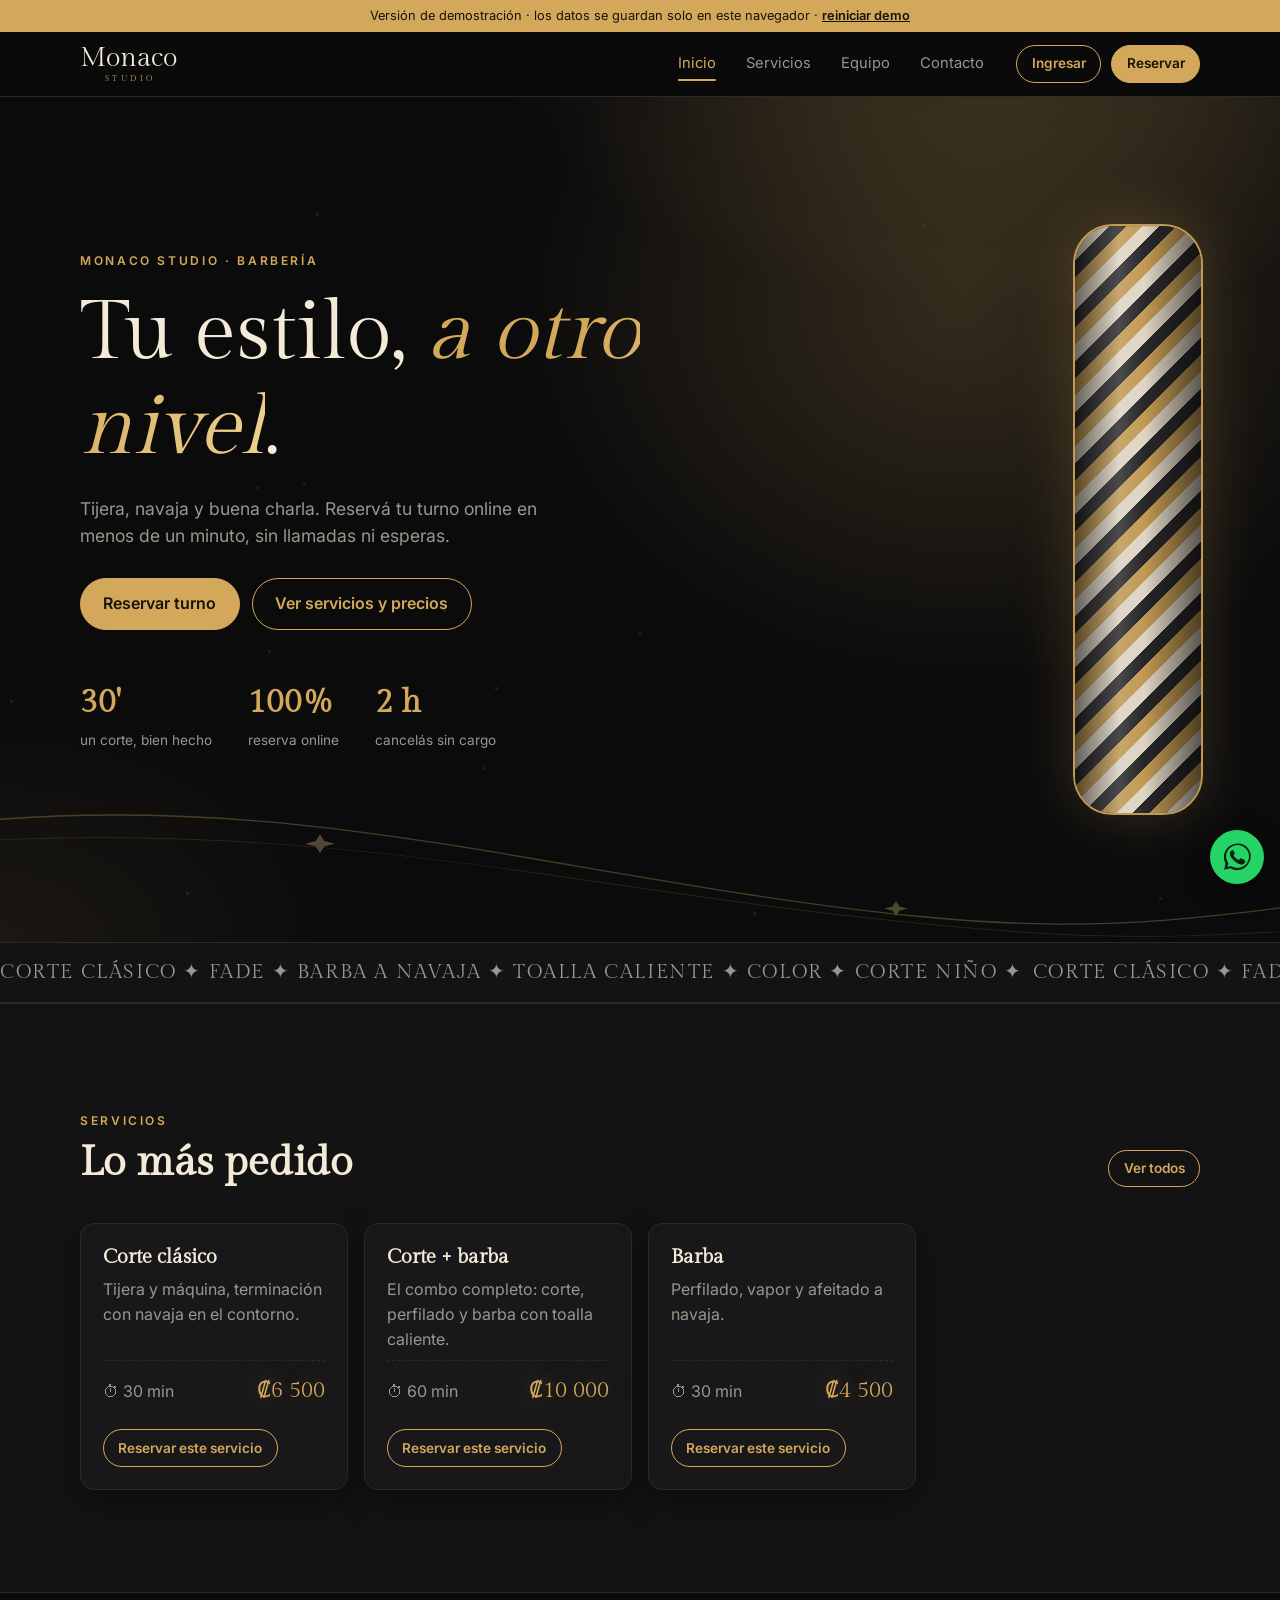
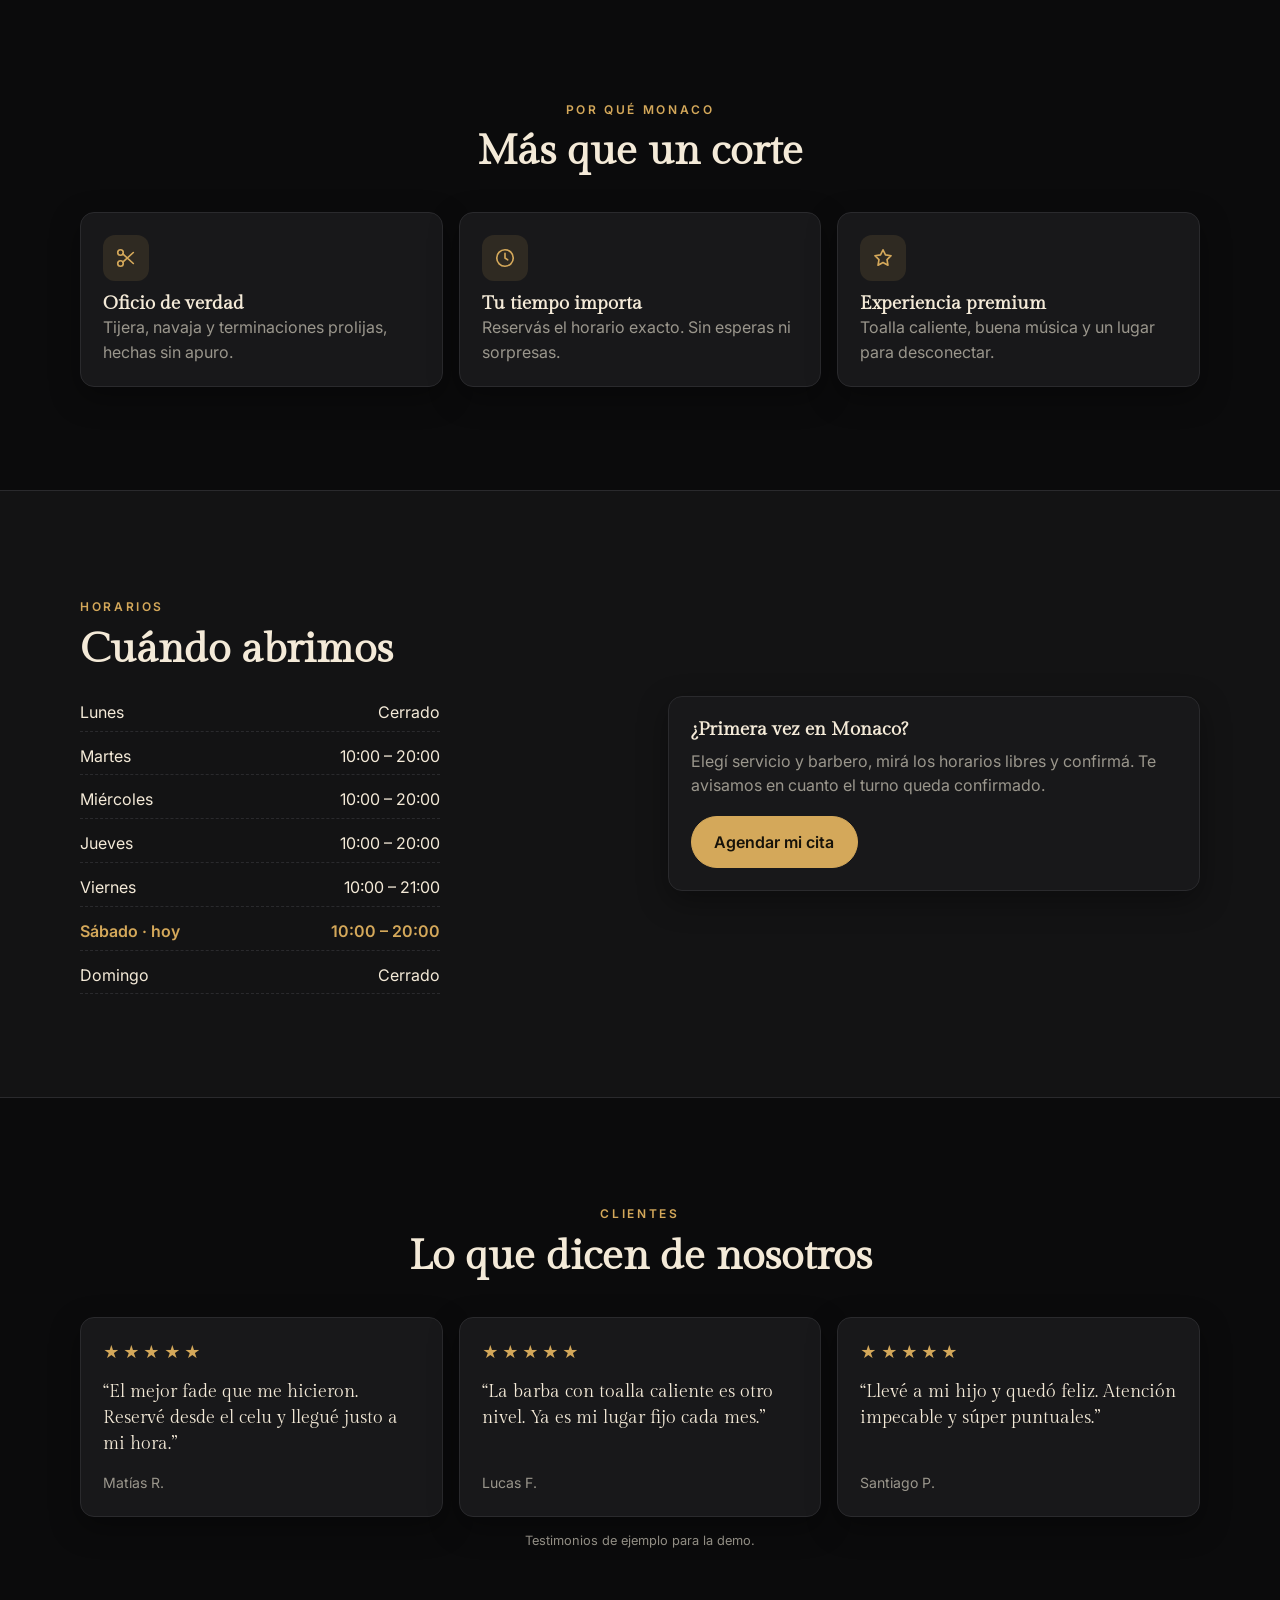
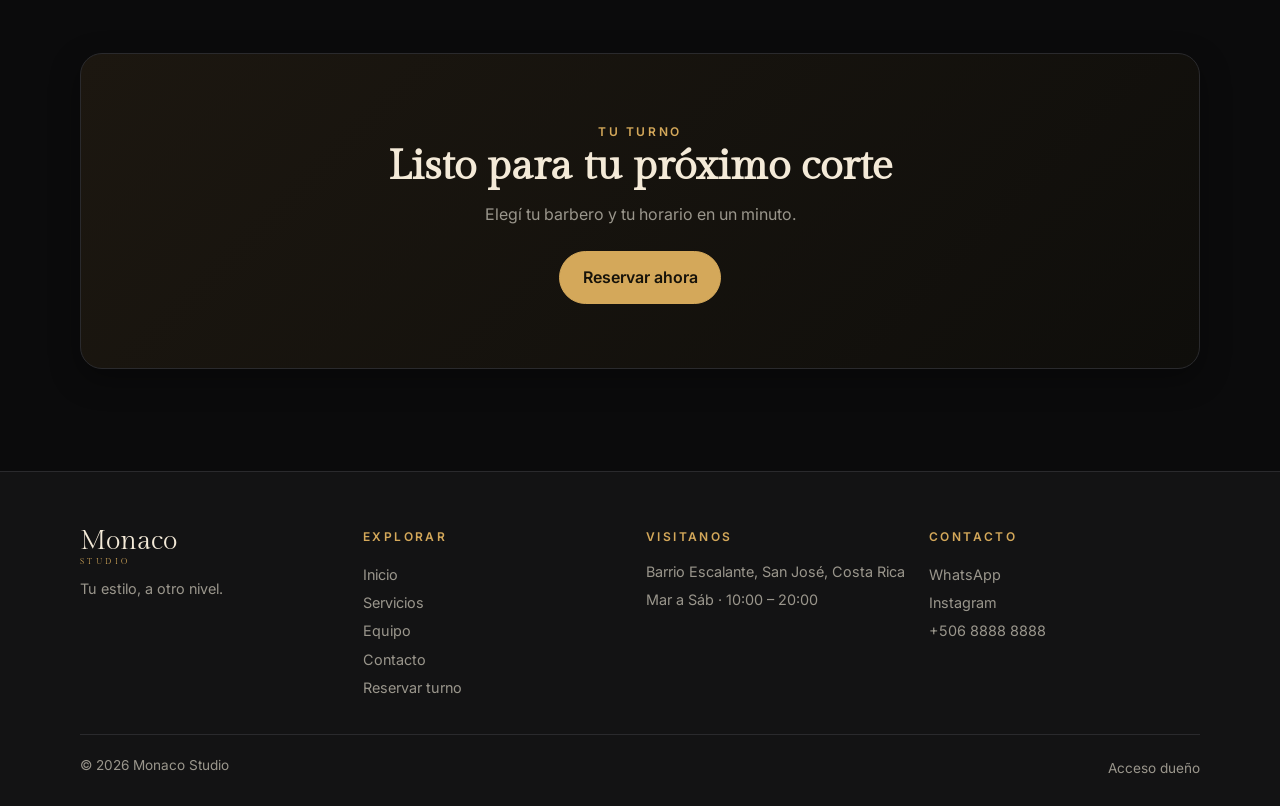
==== commit 04ba2e82: "Precios en colones (₡), contenido de Costa Rica y animaciones - Moneda ₡ con formato 10 000, catálog" ====
--- a/index.html
+++ b/index.html
@@ -20,11 +20,14 @@
       <span class="eyebrow">Monaco Studio · barbería</span>
       <h1>Tu estilo, <em>a otro nivel</em>.</h1>
       <p class="lead">Tijera, navaja y buena charla. Reservá tu turno online en menos de un minuto, sin llamadas ni esperas.</p>
-      <div class="cta"><a class="btn" href="citas.html">Reservar turno</a><a class="btn ghost" href="servicios.html">Ver servicios y precios</a></div>
+      <div class="cta"><a class="btn shine" href="citas.html">Reservar turno</a><a class="btn ghost" href="servicios.html">Ver servicios y precios</a></div>
       <div class="stats"><div><b>30'</b><span>un corte, bien hecho</span></div><div><b>100%</b><span>reserva online</span></div><div><b>2 h</b><span>cancelás sin cargo</span></div></div>
     </div>
-    <svg class="swoosh" viewBox="0 0 1200 220" preserveAspectRatio="none" aria-hidden="true"><path d="M0 40C250 10 450 90 700 150S1050 200 1200 170" fill="none" stroke="#d4a85a" stroke-width="2"/><path d="M0 70C300 50 520 130 760 175S1080 215 1200 205" fill="none" stroke="#d4a85a" stroke-width="1" opacity=".6"/><g fill="#ecd08e"><path d="M300 62l4 10 10 4-10 4-4 10-4-10-10-4 10-4z"/><path d="M840 160l3 8 8 3-8 3-3 8-3-8-8-3 8-3z"/></g></svg>
+    <div class="pole" aria-hidden="true"><div class="stripes"></div></div>
+    <svg class="swoosh" viewBox="0 0 1200 220" preserveAspectRatio="none" aria-hidden="true"><path class="draw" pathLength="1" d="M0 40C250 10 450 90 700 150S1050 200 1200 170" fill="none" stroke="#d4a85a" stroke-width="2"/><path class="draw d2" pathLength="1" d="M0 70C300 50 520 130 760 175S1080 215 1200 205" fill="none" stroke="#d4a85a" stroke-width="1" opacity=".6"/><g class="tw" fill="#ecd08e"><path d="M300 62l4 10 10 4-10 4-4 10-4-10-10-4 10-4z"/><path d="M840 160l3 8 8 3-8 3-3 8-3-8-8-3 8-3z"/></g></svg>
   </section>
+
+  <div class="marquee" aria-hidden="true"><div class="track"><span>Corte clásico ✦ Fade ✦ Barba a navaja ✦ Toalla caliente ✦ Color ✦ Corte niño ✦ </span><span>Corte clásico ✦ Fade ✦ Barba a navaja ✦ Toalla caliente ✦ Color ✦ Corte niño ✦ </span></div></div>
 
   <section class="alt"><div class="wrap">
     <div class="sec-head" style="display:flex;justify-content:space-between;align-items:end;gap:16px;flex-wrap:wrap"><div><span class="eyebrow">Servicios</span><h2>Lo más pedido</h2></div><a class="btn ghost sm" href="servicios.html">Ver todos</a></div>
@@ -34,15 +37,15 @@
   <section><div class="wrap">
     <div class="sec-head center"><span class="eyebrow">Por qué Monaco</span><h2>Más que un corte</h2></div>
     <div class="feat">
-      <div class="card"><div class="ic">✂</div><h3>Oficio de verdad</h3><p class="muted">Tijera, navaja y terminaciones prolijas, hechas sin apuro.</p></div>
-      <div class="card"><div class="ic">⏱</div><h3>Tu tiempo importa</h3><p class="muted">Reservás el horario exacto. Sin esperas ni sorpresas.</p></div>
-      <div class="card"><div class="ic">★</div><h3>Experiencia premium</h3><p class="muted">Toalla caliente, buena música y un lugar para desconectar.</p></div>
+      <div class="card"><div class="ic" data-ic="scissors"></div><h3>Oficio de verdad</h3><p class="muted">Tijera, navaja y terminaciones prolijas, hechas sin apuro.</p></div>
+      <div class="card"><div class="ic" data-ic="clock"></div><h3>Tu tiempo importa</h3><p class="muted">Reservás el horario exacto. Sin esperas ni sorpresas.</p></div>
+      <div class="card"><div class="ic" data-ic="star"></div><h3>Experiencia premium</h3><p class="muted">Toalla caliente, buena música y un lugar para desconectar.</p></div>
     </div>
   </div></section>
 
   <section class="alt"><div class="wrap split">
     <div><span class="eyebrow">Horarios</span><h2 style="margin:8px 0 20px">Cuándo abrimos</h2><div class="hours" id="hours"></div></div>
-    <div class="card"><h3 style="margin-bottom:8px">¿Primera vez en Monaco?</h3><p class="muted" style="margin-bottom:18px">Elegí servicio y barbero, mirá los horarios libres y confirmá. Te avisamos en cuanto el turno queda confirmado.</p><a class="btn" href="citas.html">Agendar mi cita</a></div>
+    <div class="card"><h3 style="margin-bottom:8px">¿Primera vez en Monaco?</h3><p class="muted" style="margin-bottom:18px">Elegí servicio y barbero, mirá los horarios libres y confirmá. Te avisamos en cuanto el turno queda confirmado.</p><a class="btn shine" href="citas.html">Agendar mi cita</a></div>
   </div></section>
 
   <section><div class="wrap">
@@ -55,7 +58,7 @@
     <p class="muted center" style="margin-top:14px;font-size:.8rem">Testimonios de ejemplo para la demo.</p>
   </div></section>
 
-  <section style="padding-top:0"><div class="wrap"><div class="band"><span class="eyebrow">Tu turno</span><h2>Listo para tu próximo corte</h2><p>Elegí tu barbero y tu horario en un minuto.</p><a class="btn" href="citas.html">Reservar ahora</a></div></div></section>
+  <section style="padding-top:0"><div class="wrap"><div class="band"><span class="eyebrow">Tu turno</span><h2>Listo para tu próximo corte</h2><p>Elegí tu barbero y tu horario en un minuto.</p><a class="btn shine" href="citas.html">Reservar ahora</a></div></div></section>
 
 </main>
 <script src="js/data.js"></script>
--- a/css/styles.css
+++ b/css/styles.css
@@ -227,3 +227,64 @@
 .site-footer .logo{align-items:flex-start}.site-footer .logo .s{text-indent:0}
 .hero{padding-bottom:clamp(120px,16vw,190px)}
 .hero .swoosh{height:150px;opacity:.3}
+
+/* ===== v3: más vida ===== */
+@view-transition{navigation:auto}
+@keyframes fadeUp{from{opacity:0;transform:translateY(22px)}to{opacity:1;transform:none}}
+@keyframes twinkle{0%,100%{opacity:.08;transform:scale(.6)}50%{opacity:.9;transform:scale(var(--s,1))}}
+@keyframes draw{from{stroke-dashoffset:1}to{stroke-dashoffset:0}}
+@keyframes glow{0%,100%{opacity:.7}50%{opacity:1}}
+@keyframes stripes{to{transform:translateY(-50.91px)}}
+@keyframes marquee{to{transform:translateX(-50%)}}
+@keyframes ping{0%{box-shadow:0 0 0 0 rgba(37,211,102,.55)}80%,100%{box-shadow:0 0 0 18px rgba(37,211,102,0)}}
+@keyframes pop{0%{transform:scale(.92)}60%{transform:scale(1.04)}100%{transform:scale(1)}}
+
+.nav{transition:box-shadow .3s,background .3s}.nav.scrolled{box-shadow:0 8px 30px rgba(0,0,0,.5);background:rgba(11,11,12,.95)}
+/* entrada escalonada del héroe */
+.hero .eyebrow,.hero h1,.hero .lead,.hero .cta,.hero .stats,.page-hero .eyebrow,.page-hero h1,.page-hero p{animation:fadeUp .8s cubic-bezier(.2,.7,.2,1) both}
+.hero h1,.page-hero h1{animation-delay:.1s}.hero .lead,.page-hero p{animation-delay:.22s}.hero .cta{animation-delay:.34s}.hero .stats{animation-delay:.46s}
+.hero h1 em{background:linear-gradient(100deg,var(--gold) 20%,var(--gold2) 50%,var(--gold) 80%);background-size:200% auto;-webkit-background-clip:text;background-clip:text;color:transparent;animation:shimmer 5s linear infinite}
+@keyframes shimmer{to{background-position:200% center}}
+.hero::before{content:"";position:absolute;inset:-20% -10% auto auto;width:70%;height:90%;background:radial-gradient(closest-side,rgba(212,168,90,.2),transparent);animation:glow 6s ease-in-out infinite;pointer-events:none}
+.swoosh .draw{stroke-dasharray:1;stroke-dashoffset:1;animation:draw 2.6s .3s ease-out forwards}.swoosh .draw.d2{animation-delay:.7s}
+.swoosh .tw path{transform-box:fill-box;transform-origin:center;animation:twinkle 3s ease-in-out infinite}.swoosh .tw path:last-child{animation-delay:1.4s}
+.sparks{position:absolute;inset:0;pointer-events:none;overflow:hidden}
+.sparks i{position:absolute;width:5px;height:5px;background:var(--gold2);transform:rotate(45deg) scale(.6);opacity:.1;border-radius:1px;animation:twinkle var(--d,3s) ease-in-out infinite}
+.hero .wrap,.page-hero .wrap{position:relative;z-index:1}
+/* poste de barbero animado */
+.pole{position:absolute;right:max(6%,calc(50% - 480px + 24px));top:46%;transform:translateY(-50%);width:68px;height:250px;border-radius:40px;border:2px solid var(--gold);overflow:hidden;display:none;box-shadow:0 0 60px rgba(212,168,90,.25);background:#111}
+.pole .stripes{position:absolute;left:0;right:0;top:0;height:calc(100% + 60px);background:repeating-linear-gradient(135deg,var(--gold) 0 12px,var(--text) 12px 24px,#2a2a2d 24px 36px);animation:stripes 2.4s linear infinite}
+.pole::after{content:"";position:absolute;inset:0;background:linear-gradient(90deg,rgba(0,0,0,.55),rgba(255,255,255,.18) 35%,rgba(0,0,0,0) 55%,rgba(0,0,0,.6))}
+@media(min-width:1000px){.pole{display:block}}
+/* cinta de servicios */
+.marquee{overflow:hidden;border-block:1px solid var(--line);background:var(--bg2);padding:14px 0;white-space:nowrap}
+.marquee .track{display:inline-flex;animation:marquee 30s linear infinite}
+.marquee span{font-family:var(--serif);font-size:1.25rem;color:var(--muted);letter-spacing:.08em;text-transform:uppercase;padding-right:.5em}
+.marquee:hover .track{animation-play-state:paused}
+/* aparición al scroll */
+.rv{opacity:0;transform:translateY(26px);transition:opacity .7s cubic-bezier(.2,.7,.2,1),transform .7s cubic-bezier(.2,.7,.2,1)}
+.rv.in{opacity:1;transform:none}
+/* tarjetas con brillo y elevación */
+.card{position:relative;overflow:hidden;transition:transform .3s,border-color .3s,box-shadow .3s}
+.card::after{content:"";position:absolute;inset:0;pointer-events:none;opacity:0;transition:opacity .3s;background:radial-gradient(260px circle at var(--mx,50%) var(--my,50%),rgba(212,168,90,.16),transparent 70%)}
+.card:hover::after{opacity:1}
+@media(hover:hover){.feat .card:hover,.quote:hover,.barber:hover{transform:translateY(-4px);border-color:rgba(212,168,90,.5)}.card.svc:hover{box-shadow:0 14px 40px rgba(212,168,90,.12)}}
+.card.rv.in:hover{transition-delay:0ms!important}
+.price{text-shadow:0 0 24px rgba(212,168,90,.35)}
+.avatar{transition:transform .4s,box-shadow .4s}.barber:hover .avatar{transform:scale(1.07) rotate(-3deg);box-shadow:0 0 0 6px rgba(212,168,90,.12),0 0 40px rgba(212,168,90,.3)}
+.feat .ic svg,.info-list .ic svg{display:block}.feat .card:hover .ic{background:var(--gold);color:var(--on-gold)}.feat .ic{transition:.3s}
+/* botones */
+.btn{position:relative;overflow:hidden}
+.btn:active{transform:scale(.97)}
+.btn.shine::after{content:"";position:absolute;top:0;left:-60%;width:40%;height:100%;background:linear-gradient(100deg,transparent,rgba(255,255,255,.55),transparent);transform:skewX(-20deg);animation:sheen 4s 1.5s ease-in-out infinite}
+@keyframes sheen{0%{left:-60%}30%,100%{left:140%}}
+.wa-float{animation:ping 2.6s infinite;transition:transform .2s}.wa-float:hover{transform:scale(1.1)}
+/* reserva */
+.day.sel,.slot.sel,.opt.sel{animation:pop .25s}
+.slot:not([disabled]):hover,.day:not([disabled]):hover{border-color:var(--gold)}
+.stepper li::before{transition:.3s}
+.done-check{width:76px;height:76px;border-radius:50%;margin:0 auto 10px;display:grid;place-items:center;background:rgba(212,168,90,.14);border:1px solid var(--gold);color:var(--gold);animation:pop .5s}
+details.faq{transition:border-color .2s}details.faq[open]{border-color:var(--gold)}
+.shot{transition:transform .4s,border-color .4s}.shot:hover{transform:scale(1.03);border-color:var(--gold)}
+.hours div{transition:padding .2s}.hours div:hover{padding-left:8px}
+@media(prefers-reduced-motion:reduce){*,*::before,*::after{animation:none!important;transition:none!important}.rv{opacity:1;transform:none}.swoosh .draw{stroke-dashoffset:0}}
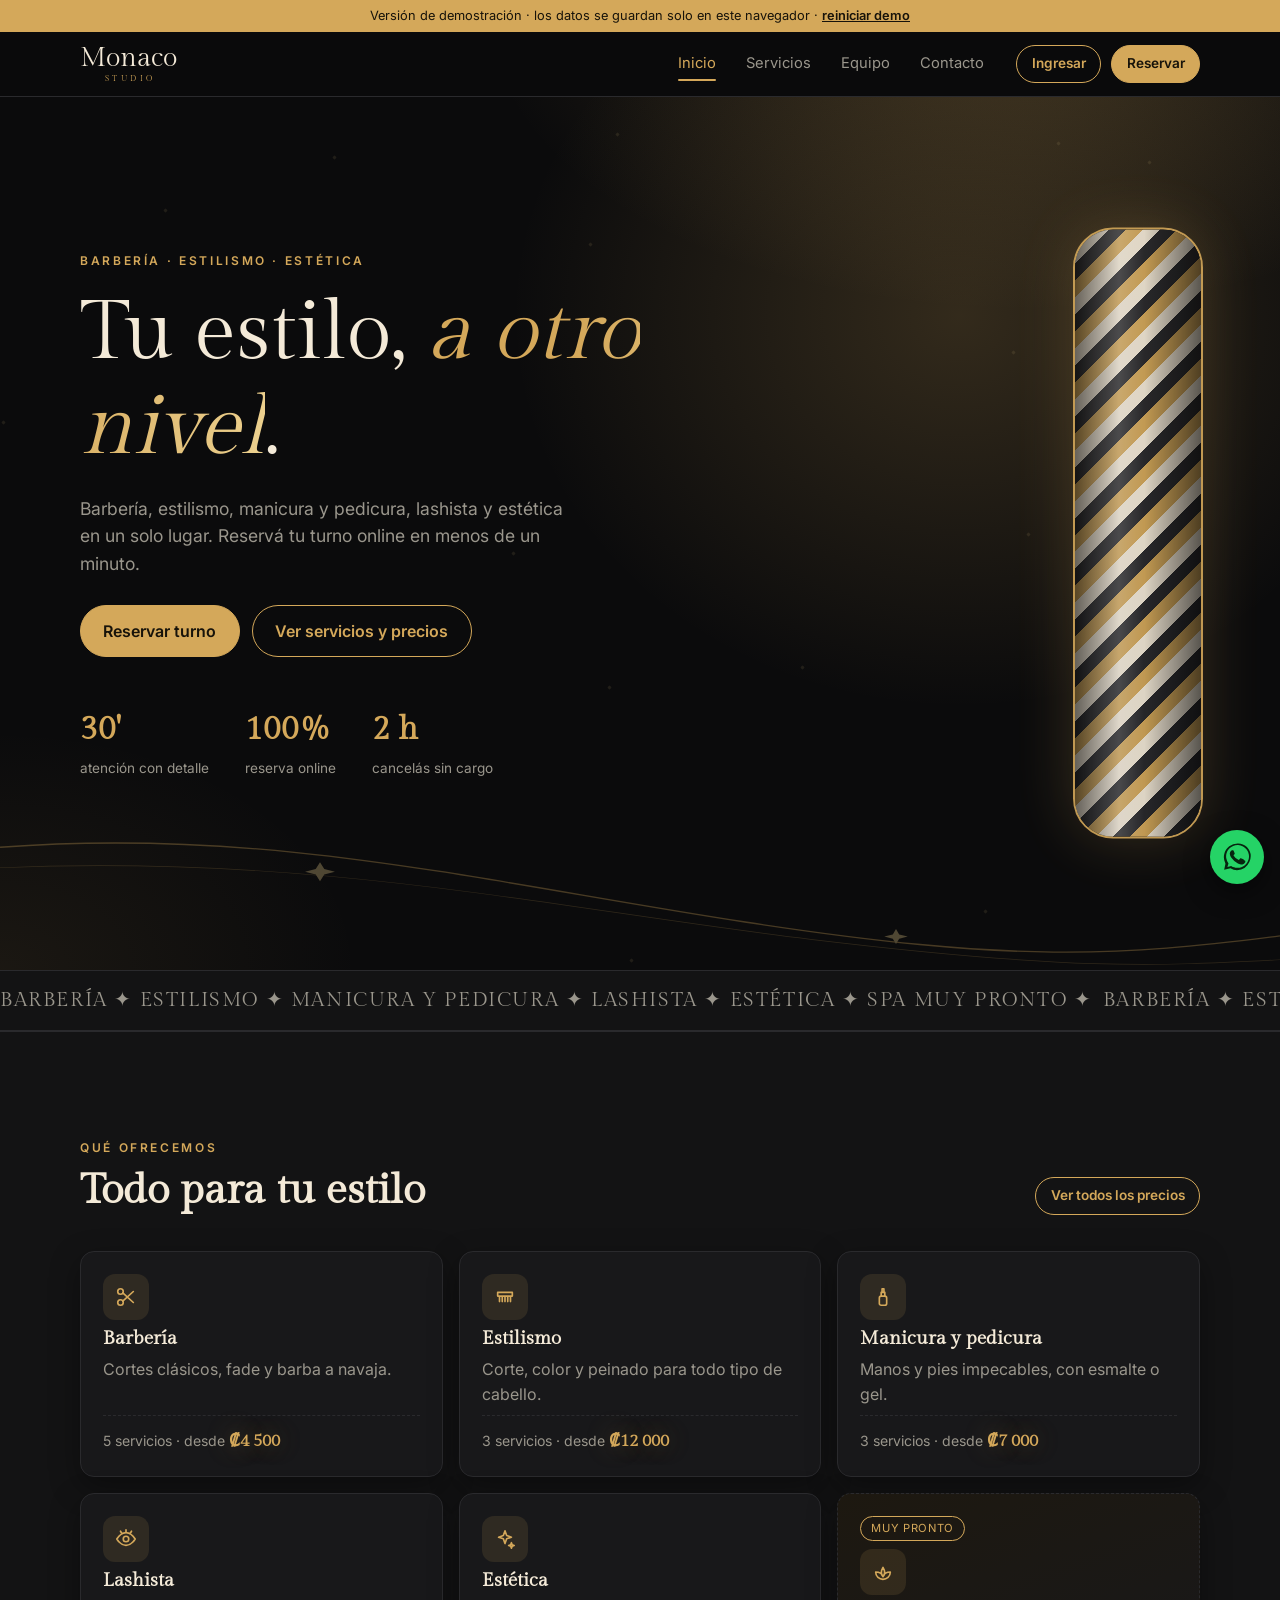
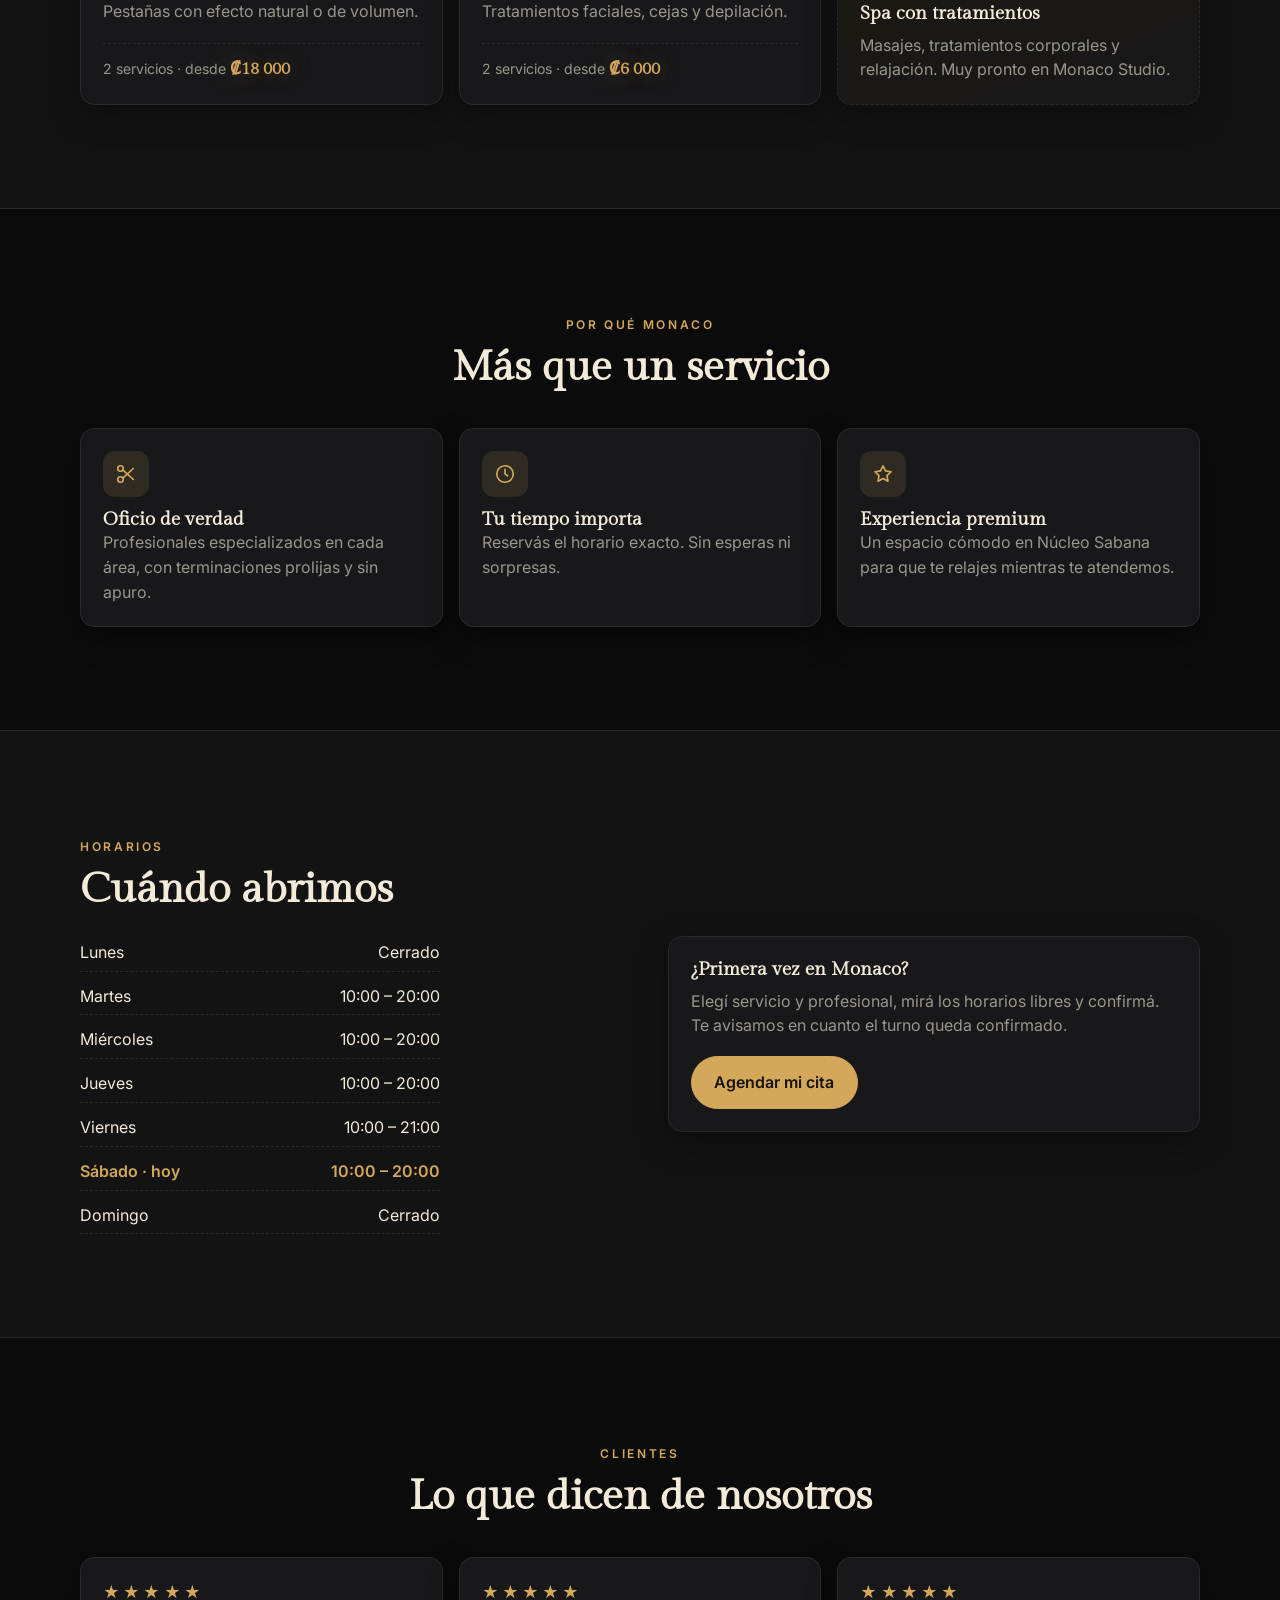
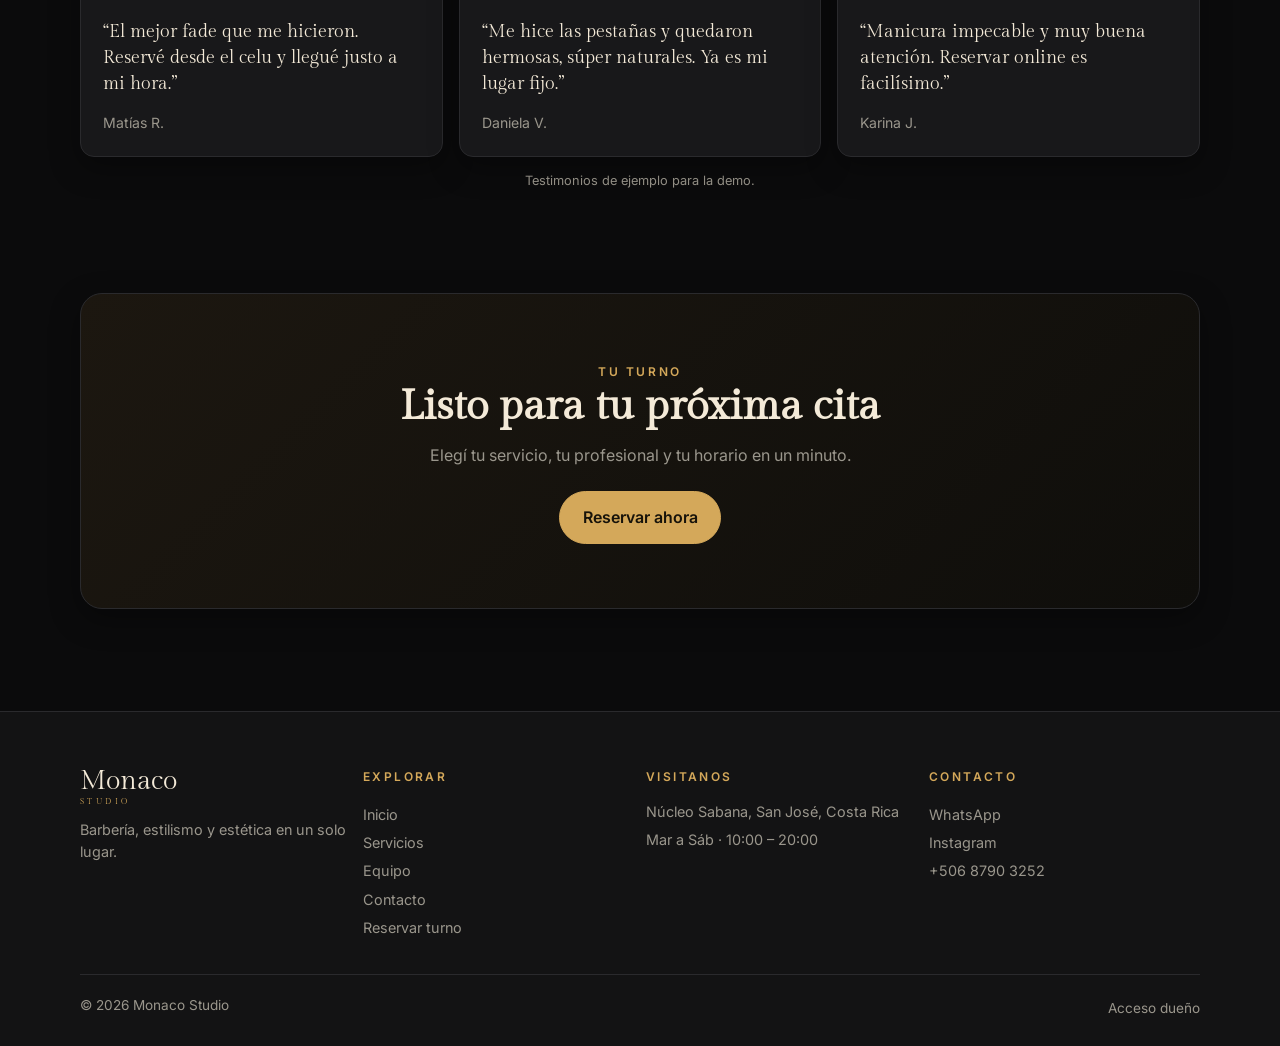
==== commit 8599347c: "Núcleo Sabana, teléfono 8790-3252 y nuevas áreas de servicio - Dirección Núcleo Sabana y teléfono/Wh" ====
--- a/index.html
+++ b/index.html
@@ -3,8 +3,8 @@
 <head>
 <meta charset="utf-8">
 <meta name="viewport" content="width=device-width,initial-scale=1">
-<title>Monaco Studio · Barbería y reservas online</title>
-<meta name="description" content="Monaco Studio: cortes, fade y barba a navaja. Reservá tu turno online en menos de un minuto.">
+<title>Monaco Studio · Barbería, estilismo y estética</title>
+<meta name="description" content="Monaco Studio en Núcleo Sabana: barbería, estilismo, manicura y pedicura, lashista y estética. Reservá tu turno online.">
 <meta name="theme-color" content="#0b0b0c">
 <link rel="manifest" href="manifest.json">
 <link rel="icon" href="icon.svg" type="image/svg+xml">
@@ -17,48 +17,48 @@
 
   <section class="hero">
     <div class="wrap">
-      <span class="eyebrow">Monaco Studio · barbería</span>
+      <span class="eyebrow">Barbería · Estilismo · Estética</span>
       <h1>Tu estilo, <em>a otro nivel</em>.</h1>
-      <p class="lead">Tijera, navaja y buena charla. Reservá tu turno online en menos de un minuto, sin llamadas ni esperas.</p>
+      <p class="lead">Barbería, estilismo, manicura y pedicura, lashista y estética en un solo lugar. Reservá tu turno online en menos de un minuto.</p>
       <div class="cta"><a class="btn shine" href="citas.html">Reservar turno</a><a class="btn ghost" href="servicios.html">Ver servicios y precios</a></div>
-      <div class="stats"><div><b>30'</b><span>un corte, bien hecho</span></div><div><b>100%</b><span>reserva online</span></div><div><b>2 h</b><span>cancelás sin cargo</span></div></div>
+      <div class="stats"><div><b>30'</b><span>atención con detalle</span></div><div><b>100%</b><span>reserva online</span></div><div><b>2 h</b><span>cancelás sin cargo</span></div></div>
     </div>
     <div class="pole" aria-hidden="true"><div class="stripes"></div></div>
     <svg class="swoosh" viewBox="0 0 1200 220" preserveAspectRatio="none" aria-hidden="true"><path class="draw" pathLength="1" d="M0 40C250 10 450 90 700 150S1050 200 1200 170" fill="none" stroke="#d4a85a" stroke-width="2"/><path class="draw d2" pathLength="1" d="M0 70C300 50 520 130 760 175S1080 215 1200 205" fill="none" stroke="#d4a85a" stroke-width="1" opacity=".6"/><g class="tw" fill="#ecd08e"><path d="M300 62l4 10 10 4-10 4-4 10-4-10-10-4 10-4z"/><path d="M840 160l3 8 8 3-8 3-3 8-3-8-8-3 8-3z"/></g></svg>
   </section>
 
-  <div class="marquee" aria-hidden="true"><div class="track"><span>Corte clásico ✦ Fade ✦ Barba a navaja ✦ Toalla caliente ✦ Color ✦ Corte niño ✦ </span><span>Corte clásico ✦ Fade ✦ Barba a navaja ✦ Toalla caliente ✦ Color ✦ Corte niño ✦ </span></div></div>
+  <div class="marquee" aria-hidden="true"><div class="track"><span>Barbería ✦ Estilismo ✦ Manicura y pedicura ✦ Lashista ✦ Estética ✦ Spa muy pronto ✦ </span><span>Barbería ✦ Estilismo ✦ Manicura y pedicura ✦ Lashista ✦ Estética ✦ Spa muy pronto ✦ </span></div></div>
 
   <section class="alt"><div class="wrap">
-    <div class="sec-head" style="display:flex;justify-content:space-between;align-items:end;gap:16px;flex-wrap:wrap"><div><span class="eyebrow">Servicios</span><h2>Lo más pedido</h2></div><a class="btn ghost sm" href="servicios.html">Ver todos</a></div>
-    <div class="grid" id="svcGrid" aria-live="polite"></div>
+    <div class="sec-head" style="display:flex;justify-content:space-between;align-items:end;gap:16px;flex-wrap:wrap"><div><span class="eyebrow">Qué ofrecemos</span><h2>Todo para tu estilo</h2></div><a class="btn ghost sm" href="servicios.html">Ver todos los precios</a></div>
+    <div class="grid cats" id="catGrid" aria-live="polite"></div>
   </div></section>
 
   <section><div class="wrap">
-    <div class="sec-head center"><span class="eyebrow">Por qué Monaco</span><h2>Más que un corte</h2></div>
+    <div class="sec-head center"><span class="eyebrow">Por qué Monaco</span><h2>Más que un servicio</h2></div>
     <div class="feat">
-      <div class="card"><div class="ic" data-ic="scissors"></div><h3>Oficio de verdad</h3><p class="muted">Tijera, navaja y terminaciones prolijas, hechas sin apuro.</p></div>
+      <div class="card"><div class="ic" data-ic="scissors"></div><h3>Oficio de verdad</h3><p class="muted">Profesionales especializados en cada área, con terminaciones prolijas y sin apuro.</p></div>
       <div class="card"><div class="ic" data-ic="clock"></div><h3>Tu tiempo importa</h3><p class="muted">Reservás el horario exacto. Sin esperas ni sorpresas.</p></div>
-      <div class="card"><div class="ic" data-ic="star"></div><h3>Experiencia premium</h3><p class="muted">Toalla caliente, buena música y un lugar para desconectar.</p></div>
+      <div class="card"><div class="ic" data-ic="star"></div><h3>Experiencia premium</h3><p class="muted">Un espacio cómodo en Núcleo Sabana para que te relajes mientras te atendemos.</p></div>
     </div>
   </div></section>
 
   <section class="alt"><div class="wrap split">
     <div><span class="eyebrow">Horarios</span><h2 style="margin:8px 0 20px">Cuándo abrimos</h2><div class="hours" id="hours"></div></div>
-    <div class="card"><h3 style="margin-bottom:8px">¿Primera vez en Monaco?</h3><p class="muted" style="margin-bottom:18px">Elegí servicio y barbero, mirá los horarios libres y confirmá. Te avisamos en cuanto el turno queda confirmado.</p><a class="btn shine" href="citas.html">Agendar mi cita</a></div>
+    <div class="card"><h3 style="margin-bottom:8px">¿Primera vez en Monaco?</h3><p class="muted" style="margin-bottom:18px">Elegí servicio y profesional, mirá los horarios libres y confirmá. Te avisamos en cuanto el turno queda confirmado.</p><a class="btn shine" href="citas.html">Agendar mi cita</a></div>
   </div></section>
 
   <section><div class="wrap">
     <div class="sec-head center"><span class="eyebrow">Clientes</span><h2>Lo que dicen de nosotros</h2></div>
     <div class="quotes">
       <figure class="card quote"><div class="stars" aria-label="5 estrellas">★★★★★</div><p>“El mejor fade que me hicieron. Reservé desde el celu y llegué justo a mi hora.”</p><cite>Matías R.</cite></figure>
-      <figure class="card quote"><div class="stars" aria-label="5 estrellas">★★★★★</div><p>“La barba con toalla caliente es otro nivel. Ya es mi lugar fijo cada mes.”</p><cite>Lucas F.</cite></figure>
-      <figure class="card quote"><div class="stars" aria-label="5 estrellas">★★★★★</div><p>“Llevé a mi hijo y quedó feliz. Atención impecable y súper puntuales.”</p><cite>Santiago P.</cite></figure>
+      <figure class="card quote"><div class="stars" aria-label="5 estrellas">★★★★★</div><p>“Me hice las pestañas y quedaron hermosas, súper naturales. Ya es mi lugar fijo.”</p><cite>Daniela V.</cite></figure>
+      <figure class="card quote"><div class="stars" aria-label="5 estrellas">★★★★★</div><p>“Manicura impecable y muy buena atención. Reservar online es facilísimo.”</p><cite>Karina J.</cite></figure>
     </div>
     <p class="muted center" style="margin-top:14px;font-size:.8rem">Testimonios de ejemplo para la demo.</p>
   </div></section>
 
-  <section style="padding-top:0"><div class="wrap"><div class="band"><span class="eyebrow">Tu turno</span><h2>Listo para tu próximo corte</h2><p>Elegí tu barbero y tu horario en un minuto.</p><a class="btn shine" href="citas.html">Reservar ahora</a></div></div></section>
+  <section style="padding-top:0"><div class="wrap"><div class="band"><span class="eyebrow">Tu turno</span><h2>Listo para tu próxima cita</h2><p>Elegí tu servicio, tu profesional y tu horario en un minuto.</p><a class="btn shine" href="citas.html">Reservar ahora</a></div></div></section>
 
 </main>
 <script src="js/data.js"></script>
--- a/css/styles.css
+++ b/css/styles.css
@@ -288,3 +288,19 @@
 .shot{transition:transform .4s,border-color .4s}.shot:hover{transform:scale(1.03);border-color:var(--gold)}
 .hours div{transition:padding .2s}.hours div:hover{padding-left:8px}
 @media(prefers-reduced-motion:reduce){*,*::before,*::after{animation:none!important;transition:none!important}.rv{opacity:1;transform:none}.swoosh .draw{stroke-dashoffset:0}}
+
+/* ===== v4: áreas del estudio ===== */
+.cats{grid-template-columns:repeat(auto-fill,minmax(280px,1fr))}
+.card.cat{display:flex;flex-direction:column;gap:8px;color:inherit}
+a.card.cat:hover{border-color:var(--gold);transform:translateY(-4px)}
+.card.cat .ic,.cat-head .ic{width:46px;height:46px;border-radius:12px;display:grid;place-items:center;background:rgba(212,168,90,.12);color:var(--gold);flex:0 0 46px}
+.card.cat .meta{margin-top:auto;padding-top:12px;border-top:1px dashed var(--line);color:var(--muted);font-size:.88rem}
+.card.cat.soon{border-style:dashed;background:linear-gradient(160deg,#1d1810,var(--card))}
+.chip.gold{border-color:var(--gold);color:var(--gold);align-self:flex-start;letter-spacing:.06em;font-size:.7rem;text-transform:uppercase;vertical-align:middle}
+.filters{display:flex;gap:8px;flex-wrap:wrap;margin-bottom:30px;justify-content:center}
+.fchip{background:var(--card);border:1px solid var(--line);border-radius:99px;padding:.55rem 1.1rem;cursor:pointer;color:var(--muted);transition:.2s}
+.fchip:hover{border-color:var(--gold);color:var(--text)}.fchip.on{background:var(--gold);border-color:var(--gold);color:var(--on-gold);font-weight:600}
+.cat-block{margin-bottom:48px}
+.cat-head{display:flex;gap:14px;align-items:center;margin-bottom:18px}
+.cat-head h2{font-size:1.6rem}
+h3.grp{font-family:var(--sans);font-size:.75rem;letter-spacing:.2em;text-transform:uppercase;color:var(--gold);margin:18px 0 10px}
